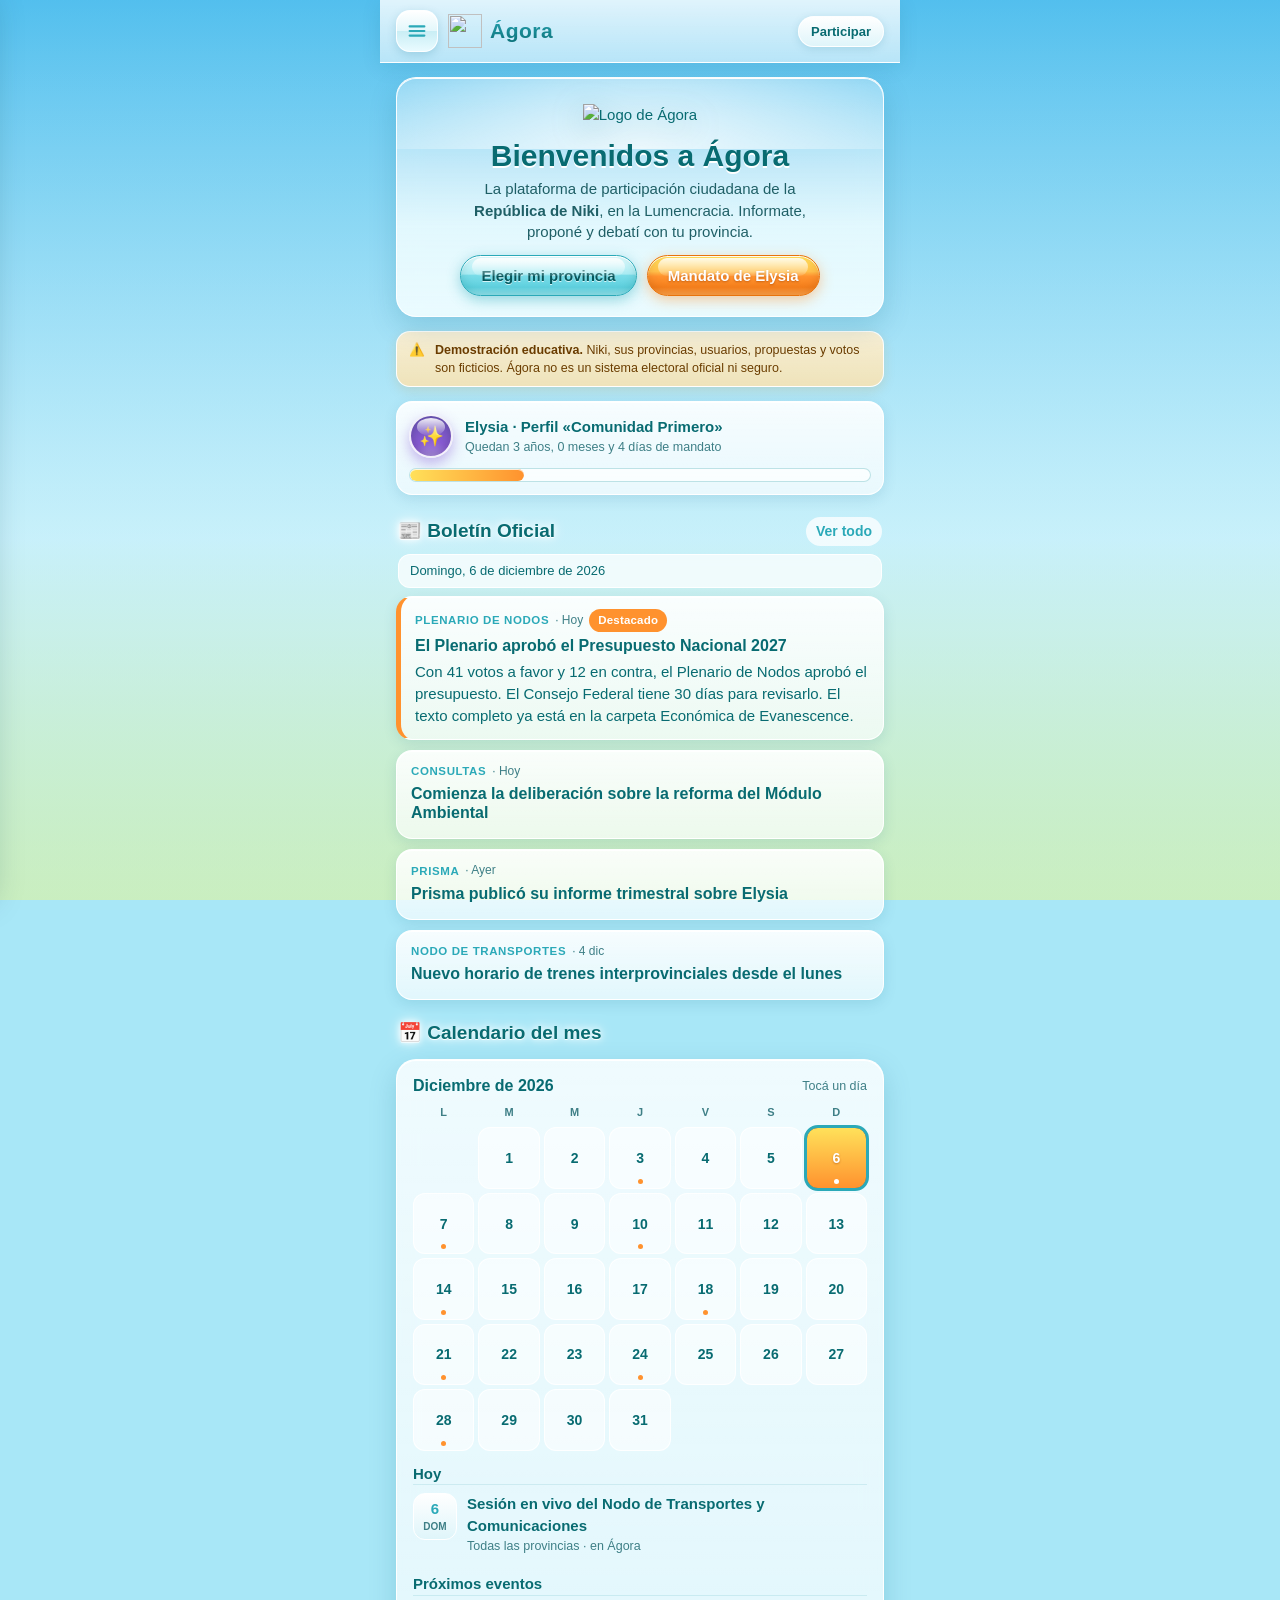
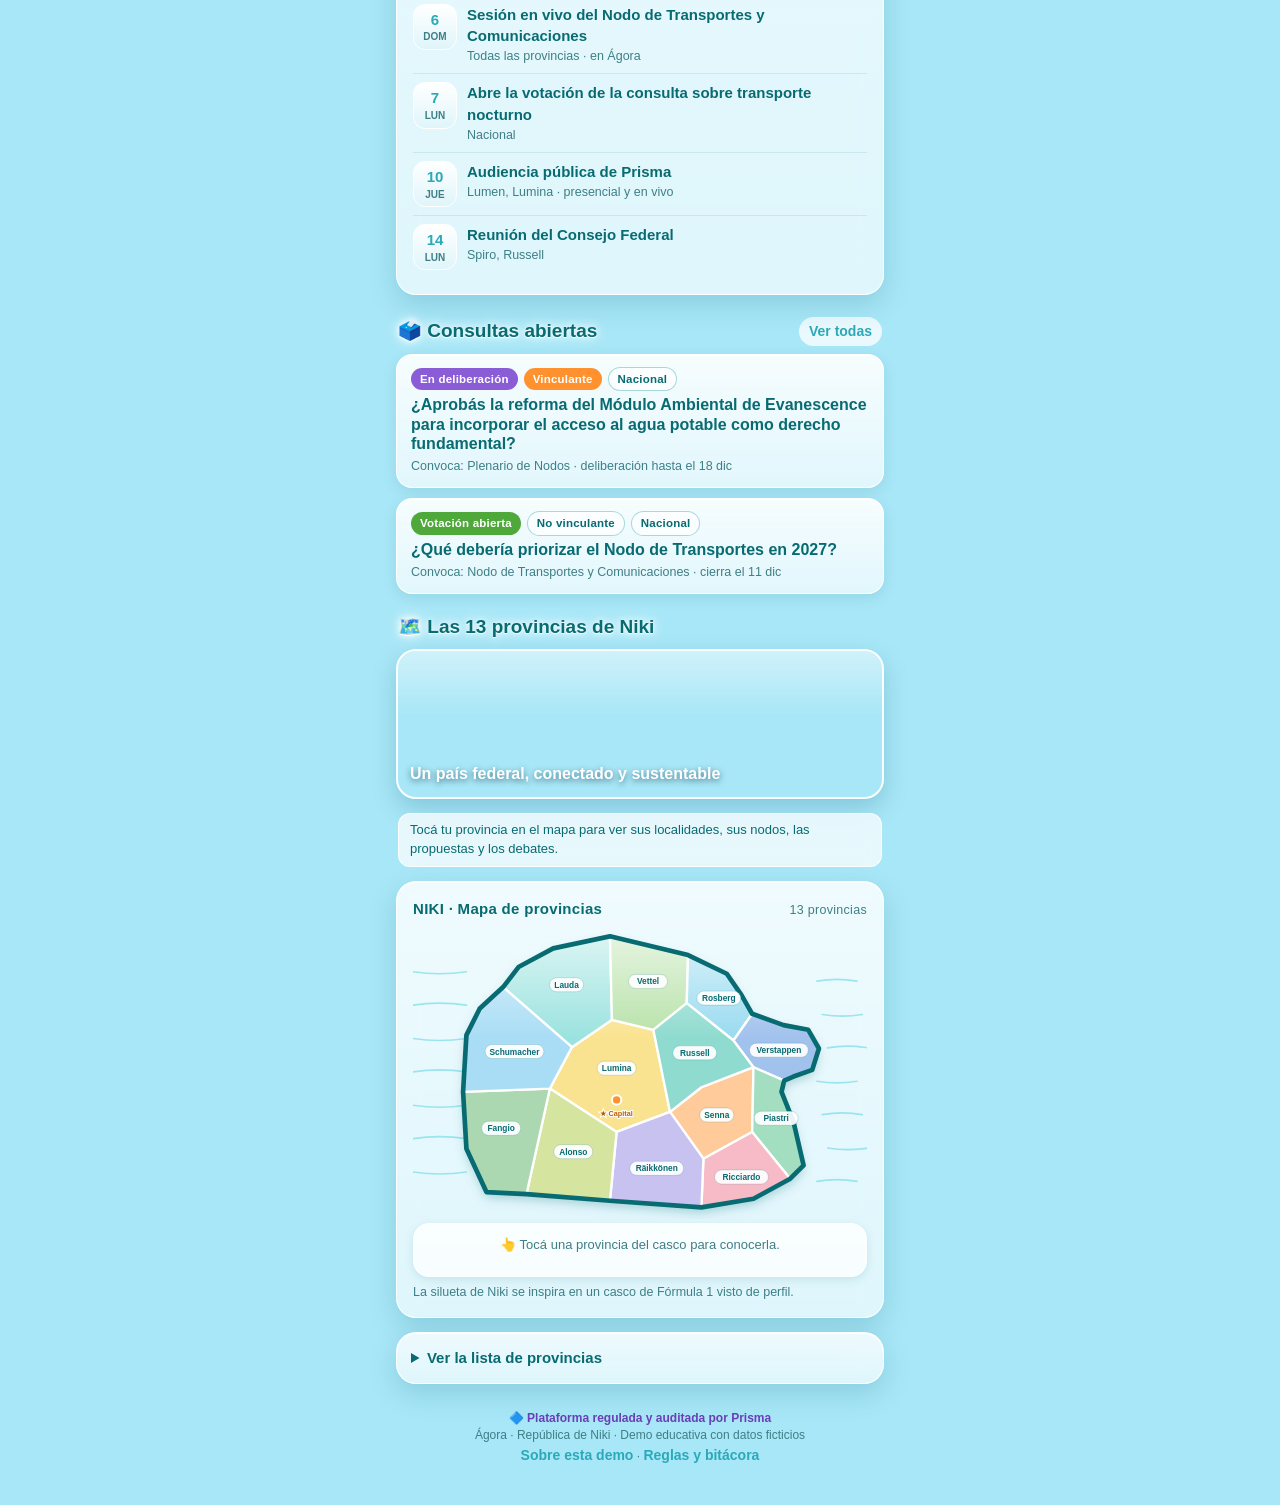
==== index.html @ 60e19798 "Add files via upload" ====
<!doctype html>
<html lang="es">
<head>
  <meta charset="utf-8">
  <meta name="viewport" content="width=device-width, initial-scale=1, viewport-fit=cover">
  <title>Ágora · Niki</title>
  <meta name="description" content="Ágora: demo educativa de participación ciudadana de la República de Niki, en la Lumencracia.">
  <meta name="theme-color" content="#14b8c4">
  <link rel="manifest" href="manifest.webmanifest">
  <link rel="icon" href="icons/logo.svg" type="image/svg+xml">
  <link rel="apple-touch-icon" href="icons/apple-touch-icon.png">
  <meta name="apple-mobile-web-app-capable" content="yes">
  <meta name="apple-mobile-web-app-title" content="Ágora">
  <link rel="stylesheet" href="styles.css">
</head>
<body>
  <div class="bubbles" aria-hidden="true"></div>
  <div class="scrim" id="scrim"></div>
  <aside class="drawer" id="drawer" aria-label="Menú"></aside>
  <div id="app">
    <header class="topbar">
      <button class="icon-btn" id="menuBtn" aria-label="Abrir menú">
        <svg viewBox="0 0 24 24" fill="none" stroke="currentColor" stroke-width="2.4" stroke-linecap="round"><path d="M4 7h16M4 12h16M4 17h16"/></svg>
      </button>
      <a class="brand" href="#/"><img src="icons/logo.svg" width="34" height="34" alt=""><b>Ágora</b></a>
      <button class="user-chip" id="userChip"></button>
    </header>
    <main id="view"></main>
  </div>
  <div class="modal-wrap" id="modal"><div class="modal" id="modalBody"></div></div>
  <div class="toast" id="toast" role="status"></div>
  <script src="data.js"></script>
  <script src="app.js"></script>
</body>
</html>
---- styles.css ----
/* Ágora — estética Frutiger Aero */
:root {
  /* Paleta Frutiger Aero / Eco de Ágora */
  --turq: #79DCE8;
  --turq-d: #2BA9B8;
  --green: #8BD66A;
  --green-d: #4FA83A;
  --sky: #A8E7F7;
  --orange: #FF922E;
  --orange-d: #E8730C;
  --yellow: #FFE15A;
  --white: #FFFFFF;
  --ink: #086B71;
  --ink-soft: #3E7F86;
  --glass: rgba(255, 255, 255, 0.62);
  --glass-strong: rgba(255, 255, 255, 0.82);
  --line: rgba(255, 255, 255, 0.95);
  --shadow: 0 10px 28px rgba(0, 92, 122, 0.18);
  --r: 20px;
  --font: "Segoe UI", "Frutiger", "Myriad Pro", "Helvetica Neue", Roboto, Arial, sans-serif;
  --safe-b: env(safe-area-inset-bottom, 0px);
}

* { box-sizing: border-box; -webkit-tap-highlight-color: transparent; }
html, body { margin: 0; padding: 0; }
body {
  font-family: var(--font);
  color: var(--ink);
  font-size: 15px;
  line-height: 1.45;
  min-height: 100vh;
  background: #A8E7F7;
  overflow-x: hidden;
}
body::before {
  content: ""; position: fixed; inset: 0; z-index: -1; pointer-events: none;
  background:
    linear-gradient(180deg, rgba(255,255,255,.10) 0%, rgba(240,252,255,.30) 35%, rgba(240,252,255,.50) 70%, rgba(240,253,245,.62) 100%),
    url(img/fondo.webp) center top / cover no-repeat,
    linear-gradient(180deg, #3fb8ec 0%, #A8E7F7 60%, #8BD66A 100%);
}

/* Burbujas decorativas */
.bubbles { position: fixed; inset: 0; pointer-events: none; z-index: 0; overflow: hidden; }
.bubbles span {
  position: absolute; bottom: -80px; border-radius: 50%;
  background: radial-gradient(circle at 32% 28%, rgba(255,255,255,.95) 0 9%, rgba(255,255,255,.25) 22%, rgba(180,240,255,.18) 60%, rgba(255,255,255,.55) 100%);
  border: 1px solid rgba(255,255,255,.7);
  animation: rise linear infinite;
}
@keyframes rise { to { transform: translateY(-120vh) translateX(30px); } }
@media (prefers-reduced-motion: reduce) { .bubbles span { animation: none; display: none; } }

#app { position: relative; z-index: 1; max-width: 520px; margin: 0 auto; padding: 0 16px calc(32px + var(--safe-b)); }

/* Barra superior */
.topbar {
  position: sticky; top: env(safe-area-inset-top, 0px); z-index: 20; margin: 0 -16px; padding: 10px 16px;
  display: flex; align-items: center; gap: 10px;
  background: linear-gradient(180deg, rgba(255,255,255,.82), rgba(255,255,255,.55));
  backdrop-filter: blur(14px); -webkit-backdrop-filter: blur(14px);
  border-bottom: 1px solid rgba(255,255,255,.9);
  box-shadow: 0 4px 18px rgba(0, 90, 120, .12);
}
.topbar .brand { flex: 1; display: flex; align-items: center; gap: 8px; text-decoration: none; color: var(--ink); }
.topbar .brand b { font-size: 21px; letter-spacing: .5px; background: linear-gradient(180deg, #2BA9B8, #086B71); -webkit-background-clip: text; background-clip: text; color: transparent; }
.icon-btn {
  width: 42px; height: 42px; border-radius: 14px; border: 1px solid rgba(255,255,255,.95);
  background: linear-gradient(180deg, #ffffff 0%, #e3f7fb 50%, #c9eef5 51%, #e9fbff 100%);
  box-shadow: 0 3px 10px rgba(0,100,130,.18), inset 0 1px 0 #fff;
  display: grid; place-items: center; cursor: pointer; color: var(--turq-d);
}
.icon-btn svg { width: 22px; height: 22px; }
.user-chip {
  font-size: 13px; font-weight: 600; padding: 7px 12px; border-radius: 999px; cursor: pointer;
  border: 1px solid rgba(255,255,255,.95); color: var(--ink);
  background: linear-gradient(180deg, #fff, #dff5fa); box-shadow: 0 2px 8px rgba(0,100,130,.15);
  max-width: 150px; white-space: nowrap; overflow: hidden; text-overflow: ellipsis;
}

/* Vidrio */
.glass {
  background: linear-gradient(180deg, var(--glass-strong), var(--glass));
  border: 1px solid var(--line);
  border-radius: var(--r);
  box-shadow: var(--shadow), inset 0 1px 0 #fff;
  backdrop-filter: blur(12px); -webkit-backdrop-filter: blur(12px);
  padding: 16px;
  margin: 14px 0;
  position: relative;
}
.glass.tight { padding: 12px; }
.section-title { display: flex; align-items: center; justify-content: space-between; gap: 8px; margin: 22px 2px 8px; }
.section-title h2 { margin: 0; font-size: 19px; color: var(--ink); text-shadow: 0 1px 0 rgba(255,255,255,.9); }
.section-title a, .link { color: var(--turq-d); font-weight: 600; font-size: 14px; text-decoration: none; cursor: pointer; background: none; border: 0; font-family: inherit; padding: 0; }
h1, h2, h3 { line-height: 1.2; }
h3 { margin: 0 0 6px; font-size: 16px; }
p { margin: 6px 0; }
.muted { color: var(--ink-soft); font-size: 13px; }
.small { font-size: 12.5px; }

/* Botones brillantes */
.btn {
  position: relative; overflow: hidden; display: inline-flex; align-items: center; justify-content: center; gap: 8px;
  font: 700 15px var(--font); color: #05565b; text-decoration: none; cursor: pointer;
  padding: 11px 20px; border-radius: 999px; border: 1px solid var(--turq-d);
  background: linear-gradient(180deg, #e4fbfd 0%, #a9ebf2 46%, #79DCE8 50%, #5fd1df 80%, #9ae6ef 100%);
  box-shadow: 0 4px 14px rgba(43, 169, 184, .45), inset 0 1px 0 #fff, inset 0 -3px 8px rgba(8,107,113,.18);
  text-shadow: 0 1px 0 rgba(255,255,255,.7);
  transition: transform .12s ease, filter .12s ease;
}
.btn::before {
  content: ""; position: absolute; left: 6%; right: 6%; top: 2px; height: 46%; border-radius: 999px;
  background: linear-gradient(180deg, rgba(255,255,255,.85), rgba(255,255,255,.1)); pointer-events: none;
}
.btn:active { transform: scale(.97); filter: brightness(.96); }
.btn.green { color: #24520f; border-color: var(--green-d); background: linear-gradient(180deg, #ecfbe2 0%, #b9eb9f 46%, #8BD66A 50%, #74c955 80%, #a9e38d 100%); box-shadow: 0 4px 14px rgba(79,168,58,.4), inset 0 1px 0 #fff, inset 0 -3px 8px rgba(40,100,20,.18); }
.btn.orange { color: #fff; text-shadow: 0 1px 2px rgba(150,60,0,.5); border-color: var(--orange-d); background: linear-gradient(180deg, #FFE15A 0%, #ffbf4a 40%, #FF922E 52%, #f5801c 80%, #ffa64d 100%); box-shadow: 0 4px 14px rgba(255,146,46,.45), inset 0 1px 0 rgba(255,255,255,.9), inset 0 -3px 8px rgba(150,60,0,.2); }
.btn.yellow { color: #6a4a00; border-color: #e6bf1f; background: linear-gradient(180deg, #fffbe0 0%, #fff09a 46%, #FFE15A 50%, #ffd636 80%, #ffec8a 100%); box-shadow: 0 4px 14px rgba(230,190,30,.4), inset 0 1px 0 #fff; }
.btn.ghost { color: var(--turq-d); text-shadow: none; border-color: rgba(10,143,156,.35); background: linear-gradient(180deg, #ffffff 0%, #ecfbfd 50%, #d9f4f8 51%, #f1fdff 100%); }
.btn.small { padding: 7px 14px; font-size: 13.5px; }
.btn.block { display: flex; width: 100%; }
.btn[disabled] { opacity: .55; cursor: not-allowed; filter: grayscale(.4); }
.btn-row { display: flex; gap: 10px; flex-wrap: wrap; margin-top: 12px; }

/* Orbes (iconos brillantes) */
.orb {
  --c: var(--turq);
  width: 64px; height: 64px; border-radius: 50%; display: grid; place-items: center; font-size: 28px; position: relative;
  background: radial-gradient(circle at 50% 120%, color-mix(in srgb, var(--c) 55%, #fff) 0%, var(--c) 45%, color-mix(in srgb, var(--c) 70%, #003040) 100%);
  border: 2px solid rgba(255,255,255,.9);
  box-shadow: 0 6px 14px color-mix(in srgb, var(--c) 45%, transparent), inset 0 -4px 10px rgba(0,0,0,.15);
}
.orb::after {
  content: ""; position: absolute; left: 14%; right: 14%; top: 5%; height: 45%; border-radius: 50%;
  background: linear-gradient(180deg, rgba(255,255,255,.9), rgba(255,255,255,.05));
}
.orb.sm { width: 44px; height: 44px; font-size: 20px; }
.orb.lg { width: 84px; height: 84px; font-size: 38px; }

/* Hero */
.hero { text-align: center; padding: 26px 18px 20px; overflow: hidden; }
.hero .logo { width: 108px; height: 108px; margin: 0 auto 6px; filter: drop-shadow(0 8px 16px rgba(0,110,140,.35)); }
.hero h1 { margin: 6px 0 4px; font-size: 30px; color: var(--ink); text-shadow: 0 2px 0 #fff; }
.hero .sub { color: var(--ink-soft); margin: 0 auto 12px; max-width: 360px; }
.hero::before {
  content: ""; position: absolute; inset: -40% -20% auto; height: 70%;
  background: radial-gradient(ellipse at 50% 100%, rgba(255,255,255,.75), rgba(255,255,255,0) 70%); pointer-events: none;
}

.demo-ribbon {
  display: flex; gap: 10px; align-items: flex-start; font-size: 12.5px; color: #6b3d00;
  background: linear-gradient(180deg, rgba(255,240,210,.92), rgba(255,226,170,.8));
  border: 1px solid rgba(255,255,255,.95); border-radius: 14px; padding: 9px 12px; margin: 12px 0;
  box-shadow: 0 4px 12px rgba(200,120,0,.15);
}

/* Chips y badges */
.chips { display: flex; gap: 8px; overflow-x: auto; padding: 4px 2px 8px; scrollbar-width: none; }
.chips::-webkit-scrollbar { display: none; }
.chip {
  flex: none; font: 600 13px var(--font); padding: 7px 13px; border-radius: 999px; cursor: pointer; color: var(--ink);
  border: 1px solid rgba(255,255,255,.95); background: linear-gradient(180deg, #ffffff, #e2f6fa);
  box-shadow: 0 2px 6px rgba(0,100,130,.12);
}
.chip.on { color: #05565b; border-color: var(--turq-d); background: linear-gradient(180deg, #e4fbfd, #79DCE8 55%, #5fd1df); box-shadow: 0 2px 8px rgba(43,169,184,.35), inset 0 1px 0 #fff; }
.badge { display: inline-block; font-size: 11.5px; font-weight: 700; padding: 3px 9px; border-radius: 999px; color: #fff; background: var(--turq); vertical-align: middle; letter-spacing: .2px; }
.badge.orange { background: var(--orange); }
.badge.green { background: var(--green-d); }
.badge.gray { background: #7e98a2; }
.badge.purple { background: #8a5cd6; }
.badge.red { background: #e2475d; }
.badge.outline { background: rgba(255,255,255,.7); color: var(--ink); border: 1px solid rgba(10,143,156,.35); }

/* Listas de tarjetas */
.card-list { display: grid; gap: 10px; }
.item {
  display: block; text-decoration: none; color: inherit; cursor: pointer; text-align: left; width: 100%; font: inherit;
  background: linear-gradient(180deg, rgba(255,255,255,.9), rgba(255,255,255,.66));
  border: 1px solid var(--line); border-radius: 16px; padding: 12px 14px;
  box-shadow: 0 4px 14px rgba(0,92,122,.12), inset 0 1px 0 #fff;
}
.item:active { transform: scale(.99); }
.item .meta { display: flex; flex-wrap: wrap; gap: 6px; align-items: center; margin-bottom: 4px; }
.item h3 { margin: 2px 0 4px; }
.row { display: flex; align-items: center; gap: 12px; }
.row .grow { flex: 1; min-width: 0; }

/* Noticias */
.news-feature { border-left: 5px solid var(--orange); }
.news-cat { font-size: 11.5px; font-weight: 700; text-transform: uppercase; letter-spacing: .6px; color: var(--turq-d); }
.news-date { font-size: 12px; color: var(--ink-soft); }
.news-body { display: none; margin-top: 6px; }
.item.open .news-body { display: block; }

/* Calendario */
.cal-head { display: flex; align-items: center; justify-content: space-between; margin-bottom: 8px; }
.cal-head h3 { margin: 0; }
.cal-grid { display: grid; grid-template-columns: repeat(7, 1fr); gap: 4px; text-align: center; }
.cal-grid .dow { font-size: 11px; font-weight: 700; color: var(--ink-soft); padding: 2px 0; }
.cal-day {
  position: relative; aspect-ratio: 1; border-radius: 12px; display: grid; place-items: center; font-weight: 600; font-size: 14px;
  background: rgba(255,255,255,.55); border: 1px solid rgba(255,255,255,.9); cursor: pointer; color: var(--ink); font-family: inherit; padding: 0;
}
.cal-day.empty { background: none; border: 0; cursor: default; }
.cal-day.today { background: linear-gradient(180deg, #FFE15A, #FF922E); color: #fff; border-color: var(--orange-d); text-shadow: 0 1px 2px rgba(150,60,0,.45); }
.cal-day.sel { outline: 3px solid var(--turq-d); outline-offset: -1px; }
.cal-day .dots { position: absolute; bottom: 4px; left: 0; right: 0; display: flex; justify-content: center; gap: 2px; }
.cal-day .dots i { width: 5px; height: 5px; border-radius: 50%; background: var(--orange); }
.cal-day.today .dots i { background: #fff; }
.ev { display: flex; gap: 10px; align-items: flex-start; padding: 8px 0; border-top: 1px solid rgba(10,143,156,.12); }
.ev:first-child { border-top: 0; }
.ev .d { flex: none; width: 44px; text-align: center; border-radius: 12px; padding: 4px 0; background: linear-gradient(180deg, #fff, #dff5fa); border: 1px solid #fff; font-weight: 700; color: var(--turq-d); }
.ev .d small { display: block; font-size: 10px; text-transform: uppercase; color: var(--ink-soft); font-weight: 600; }

/* Provincias */
.prov-grid { display: grid; grid-template-columns: 1fr 1fr; gap: 10px; }
.prov-card {
  --c: var(--turq); position: relative; overflow: hidden; text-decoration: none; color: #fff; border-radius: 18px; padding: 14px 12px 12px; min-height: 96px;
  background: linear-gradient(160deg, color-mix(in srgb, var(--c) 55%, #fff) 0%, var(--c) 55%, color-mix(in srgb, var(--c) 75%, #00303c) 100%);
  border: 1px solid rgba(255,255,255,.9); box-shadow: 0 6px 16px color-mix(in srgb, var(--c) 35%, transparent), inset 0 1px 0 rgba(255,255,255,.8);
  text-shadow: 0 1px 2px rgba(0,40,50,.45); display: flex; flex-direction: column; justify-content: flex-end;
}
.prov-card::before { content: ""; position: absolute; left: -10%; right: -10%; top: -30%; height: 75%; border-radius: 50%; background: linear-gradient(180deg, rgba(255,255,255,.55), rgba(255,255,255,0)); }
.prov-card b { position: relative; font-size: 15.5px; line-height: 1.15; }
.prov-card span { position: relative; font-size: 12px; opacity: .95; }
.prov-card .num { position: absolute; top: 8px; right: 10px; font-size: 12px; font-weight: 700; opacity: .85; }

.banner {
  --c: var(--turq); color: #fff; border-radius: 22px; padding: 18px; margin: 14px 0; position: relative; overflow: hidden;
  background: linear-gradient(160deg, color-mix(in srgb, var(--c) 50%, #fff) 0%, var(--c) 50%, color-mix(in srgb, var(--c) 70%, #00303c) 100%);
  border: 1px solid rgba(255,255,255,.9); box-shadow: 0 10px 24px color-mix(in srgb, var(--c) 40%, transparent);
  text-shadow: 0 1px 2px rgba(0,40,50,.4);
}
.banner::before { content: ""; position: absolute; left: -10%; right: -10%; top: -45%; height: 80%; border-radius: 50%; background: linear-gradient(180deg, rgba(255,255,255,.5), rgba(255,255,255,0)); }
.banner > * { position: relative; }
.banner h1 { margin: 2px 0; font-size: 26px; }
.banner .kv { display: flex; gap: 14px; flex-wrap: wrap; font-size: 13px; margin-top: 8px; }

.nodo-grid { display: grid; grid-template-columns: repeat(3, 1fr); gap: 12px 6px; }
.nodo-tile { display: flex; flex-direction: column; align-items: center; gap: 6px; text-decoration: none; color: var(--ink); text-align: center; font-size: 12px; font-weight: 600; line-height: 1.15; }

/* Tabs internas */
.tabs { display: flex; gap: 6px; overflow-x: auto; scrollbar-width: none; padding: 4px; border-radius: 999px; background: rgba(255,255,255,.5); border: 1px solid #fff; margin: 12px 0; }
.tabs::-webkit-scrollbar { display: none; }
.tabs a { flex: 1 0 auto; text-align: center; text-decoration: none; color: var(--ink); font-weight: 600; font-size: 13.5px; padding: 8px 12px; border-radius: 999px; }
.tabs a.on { color: #05565b; background: linear-gradient(180deg, #e4fbfd 0%, #a9ebf2 46%, #79DCE8 50%, #9ae6ef 100%); box-shadow: 0 2px 8px rgba(43,169,184,.35), inset 0 1px 0 #fff; }

/* Progreso */
.progress { height: 14px; border-radius: 999px; background: rgba(255,255,255,.7); border: 1px solid rgba(10,143,156,.25); overflow: hidden; position: relative; }
.progress > i { display: block; height: 100%; border-radius: 999px; background: linear-gradient(180deg, #d9f5c8 0%, #8BD66A 50%, #6cc24b 51%, #a2e083 100%); box-shadow: inset 0 1px 0 rgba(255,255,255,.7); }
.progress.turq > i { background: linear-gradient(180deg, #d6f8fb 0%, #79DCE8 50%, #4ccbd9 51%, #8fe3ec 100%); }
.progress.orange > i { background: linear-gradient(90deg, #FFE15A, #FF922E); box-shadow: inset 0 1px 0 rgba(255,255,255,.8); }

/* Contador */
.counter { display: grid; grid-template-columns: repeat(3, 1fr); gap: 8px; margin: 10px 0; }
.counter.six { grid-template-columns: repeat(6, 1fr); gap: 5px; }
.counter div { text-align: center; border-radius: 14px; padding: 8px 2px; background: linear-gradient(180deg, #ffffff 0%, #e7f9fc 50%, #d2f1f7 51%, #f2fdff 100%); border: 1px solid #fff; box-shadow: 0 3px 10px rgba(0,100,130,.15); }
.counter b { display: block; font-size: 22px; color: var(--ink); font-variant-numeric: tabular-nums; }
.counter.six b { font-size: 18px; }
.counter span { font-size: 10.5px; color: var(--ink-soft); text-transform: uppercase; font-weight: 700; letter-spacing: .3px; }
.counter.down b { color: var(--orange-d); }

/* Pasos */
.steps { list-style: none; padding: 0; margin: 8px 0 0; counter-reset: s; }
.steps li { position: relative; padding: 4px 0 12px 42px; counter-increment: s; }
.steps li::before {
  content: counter(s); position: absolute; left: 0; top: 2px; width: 30px; height: 30px; border-radius: 50%; display: grid; place-items: center; color: #fff; font-weight: 700; text-shadow: 0 1px 2px rgba(8,107,113,.6);
  background: radial-gradient(circle at 50% 120%, #e6fbe0, #8BD66A 40%, #2BA9B8 85%); border: 2px solid #fff; box-shadow: 0 3px 8px rgba(0,110,130,.3);
}
.steps li:not(:last-child)::after { content: ""; position: absolute; left: 15px; top: 34px; bottom: 0; width: 2px; background: rgba(20,184,196,.35); }

.list-check { list-style: none; padding: 0; margin: 6px 0; }
.list-check li { padding: 4px 0 4px 26px; position: relative; }
.list-check li::before { content: "✔"; position: absolute; left: 2px; color: var(--green-d); font-weight: 700; }
.list-check.no li::before { content: "✖"; color: #e2475d; }

/* Formularios */
label.f { display: block; font-weight: 600; font-size: 13.5px; margin: 12px 0 5px; }
input.in, select.in, textarea.in {
  width: 100%; font: 15px var(--font); color: var(--ink); padding: 11px 13px; border-radius: 14px;
  border: 1px solid rgba(10,143,156,.3); background: rgba(255,255,255,.9); box-shadow: inset 0 2px 4px rgba(0,80,100,.08);
}
textarea.in { min-height: 110px; resize: vertical; }
input.in:focus, select.in:focus, textarea.in:focus { outline: 3px solid rgba(20,184,196,.35); border-color: var(--turq); }
.elysia-hint {
  display: none; margin-top: 10px; padding: 10px 12px; border-radius: 14px; font-size: 13.5px;
  background: linear-gradient(180deg, rgba(225,250,255,.95), rgba(200,240,250,.85)); border: 1px solid #fff; box-shadow: 0 3px 10px rgba(0,100,130,.12);
}
.elysia-hint.show { display: block; }

/* Opciones de voto */
.opt {
  display: flex; align-items: center; gap: 10px; padding: 12px; border-radius: 14px; margin: 8px 0; cursor: pointer;
  background: rgba(255,255,255,.8); border: 2px solid rgba(255,255,255,.95); box-shadow: 0 2px 8px rgba(0,100,130,.1); font-weight: 600;
}
.opt.on { border-color: var(--turq); background: linear-gradient(180deg, #f0feff, #d5f5f9); }
.opt input { accent-color: var(--turq-d); width: 18px; height: 18px; }
.result { margin: 10px 0; }
.result .lbl { display: flex; justify-content: space-between; font-size: 14px; font-weight: 600; margin-bottom: 4px; }
.result.mine .lbl::after { content: ""; }

/* Comentarios y chat */
.comment { padding: 10px 0; border-top: 1px solid rgba(10,143,156,.12); }
.comment:first-child { border-top: 0; }
.comment .who { font-weight: 700; font-size: 13.5px; }
.comment .who small { font-weight: 500; color: var(--ink-soft); }
.avatar { flex: none; width: 34px; height: 34px; border-radius: 50%; display: grid; place-items: center; color: #fff; font-weight: 700; font-size: 14px; border: 2px solid #fff; box-shadow: 0 2px 6px rgba(0,0,0,.15); }

.stream {
  position: relative; aspect-ratio: 16/9; border-radius: 18px; overflow: hidden; color: #fff;
  background: radial-gradient(circle at 30% 30%, rgba(255,255,255,.35), rgba(255,255,255,0) 40%), linear-gradient(135deg, #0b6f86, #13b5c8 50%, #4cc35a);
  border: 1px solid #fff; box-shadow: var(--shadow);
}
.stream .live { position: absolute; top: 10px; left: 10px; background: #e2475d; font-size: 12px; font-weight: 800; padding: 3px 9px; border-radius: 6px; letter-spacing: .5px; }
.stream .live::before { content: "● "; animation: blink 1.2s infinite; }
@keyframes blink { 50% { opacity: .2; } }
.stream .viewers { position: absolute; top: 10px; right: 10px; font-size: 12.5px; background: rgba(0,40,50,.4); padding: 3px 9px; border-radius: 6px; }
.stream .caption { position: absolute; left: 0; right: 0; bottom: 0; padding: 30px 12px 10px; background: linear-gradient(180deg, rgba(0,40,50,0), rgba(0,40,50,.7)); font-size: 13.5px; }
.stream .podium { position: absolute; left: 50%; top: 32%; transform: translate(-50%,-50%); display: flex; gap: 18px; }
.stream .podium i { width: 34px; height: 34px; border-radius: 50%; background: rgba(255,255,255,.85); position: relative; box-shadow: 0 0 0 3px rgba(255,255,255,.25); }
.stream .podium i::after { content: ""; position: absolute; left: -8px; right: -8px; top: 36px; height: 30px; border-radius: 22px 22px 6px 6px; background: rgba(255,255,255,.7); }
.chat { height: 240px; overflow-y: auto; padding: 4px 2px; display: flex; flex-direction: column; gap: 6px; }
.chat .msg { font-size: 13.5px; background: rgba(255,255,255,.75); padding: 7px 10px; border-radius: 12px; border: 1px solid #fff; animation: pop .25s ease; }
.chat .msg b { color: var(--turq-d); }
.chat .msg.mine { background: linear-gradient(180deg, #e9fff0, #d3f7dc); }
@keyframes pop { from { opacity: 0; transform: translateY(6px); } }
.inline-form { display: flex; gap: 8px; margin-top: 8px; }
.inline-form .in { flex: 1; }

/* Gráficos */
.chart { width: 100%; height: auto; display: block; }
.legend { display: flex; flex-wrap: wrap; gap: 10px; font-size: 12.5px; margin-top: 6px; }
.legend i { display: inline-block; width: 11px; height: 11px; border-radius: 3px; margin-right: 4px; vertical-align: -1px; }

/* Tabla comparativa */
.cmp { width: 100%; border-collapse: collapse; font-size: 12.5px; }
.cmp th { text-align: left; font-weight: 700; padding: 6px 4px; }
.cmp td { padding: 5px 4px; border-top: 1px solid rgba(10,143,156,.12); vertical-align: middle; }
.cmp .bars { display: grid; gap: 2px; }
.cmp .bars i { display: block; height: 6px; border-radius: 4px; }

/* Menú lateral */
.scrim { position: fixed; inset: 0; background: rgba(0,50,70,.35); z-index: 40; opacity: 0; pointer-events: none; transition: opacity .2s; }
.scrim.open { opacity: 1; pointer-events: auto; }
.drawer {
  position: fixed; top: 0; bottom: 0; left: 0; width: min(86vw, 340px); z-index: 50; transform: translateX(-105%); transition: transform .25s ease;
  background: linear-gradient(180deg, rgba(235,251,255,.97), rgba(220,246,236,.97)); border-right: 1px solid #fff;
  box-shadow: 8px 0 30px rgba(0,60,80,.25); overflow-y: auto; padding: 16px 14px calc(24px + var(--safe-b));
}
.drawer.open { transform: none; }
.drawer .dhead { display: flex; align-items: center; gap: 10px; margin-bottom: 14px; }
.drawer .dhead b { font-size: 20px; color: var(--ink); flex: 1; }
.drawer nav a, .drawer nav button.dl {
  display: flex; align-items: center; gap: 12px; width: 100%; text-align: left; text-decoration: none; color: var(--ink); font: 600 15px var(--font);
  padding: 10px 10px; border-radius: 14px; border: 0; background: none; cursor: pointer;
}
.drawer nav a:hover, .drawer nav a.on, .drawer nav button.dl:hover { background: rgba(255,255,255,.75); }
.drawer nav .ico { width: 34px; height: 34px; border-radius: 50%; display: grid; place-items: center; font-size: 17px; background: linear-gradient(180deg, #fff, #d8f3f8); border: 1px solid #fff; box-shadow: 0 2px 6px rgba(0,100,130,.15); flex: none; }
.drawer .sub { padding-left: 46px; display: none; }
.drawer .sub.open { display: block; }
.drawer .sub a { padding: 7px 10px; font-weight: 500; font-size: 14px; }
.drawer .mini-count { margin: 6px 0 14px; }

/* Modal */
.modal-wrap { position: fixed; inset: 0; z-index: 60; display: none; align-items: flex-end; justify-content: center; background: rgba(0,50,70,.35); padding: 0; }
.modal-wrap.open { display: flex; }
.modal { width: 100%; max-width: 520px; max-height: 92vh; overflow-y: auto; border-radius: 24px 24px 0 0; padding: 18px 16px calc(22px + var(--safe-b));
  background: linear-gradient(180deg, #f4feff, #e3f8ef); border: 1px solid #fff; box-shadow: 0 -10px 30px rgba(0,60,80,.25); animation: up .22s ease; }
@keyframes up { from { transform: translateY(40px); opacity: 0; } }
.modal h2 { margin: 0 0 4px; color: var(--ink); }

.toast { color: #05565b !important; position: fixed; left: 50%; bottom: calc(24px + var(--safe-b)); transform: translateX(-50%) translateY(20px); opacity: 0; z-index: 70; transition: all .25s;
  background: linear-gradient(180deg, #ffffff, #A8E7F7 60%, #79DCE8); font-weight: 700; padding: 11px 18px; border-radius: 999px; box-shadow: 0 6px 18px rgba(0,100,120,.35); border: 1px solid #fff; max-width: 90vw; text-align: center; }
.toast.show { opacity: 1; transform: translateX(-50%); }

footer.foot { text-align: center; font-size: 12px; color: var(--ink-soft); margin: 26px 0 8px; }
footer.foot .prisma { display: inline-flex; gap: 6px; align-items: center; font-weight: 700; color: #6a3fb8; }
.empty-note { text-align: center; color: var(--ink-soft); padding: 18px 8px; }
.back { display: inline-flex; align-items: center; gap: 4px; margin: 12px 0 0; }
.kpis { display: grid; grid-template-columns: repeat(3, 1fr); gap: 8px; margin-top: 10px; }
.kpis div { text-align: center; padding: 8px 4px; border-radius: 14px; background: rgba(255,255,255,.7); border: 1px solid #fff; }
.kpis b { display: block; font-size: 19px; color: var(--ink); }
.kpis span { font-size: 11px; color: var(--ink-soft); font-weight: 600; }
.sr { position: absolute; width: 1px; height: 1px; overflow: hidden; clip: rect(0 0 0 0); }

/* Escena Frutiger Eco del inicio: sol, ciudad de cristal, pasto y esferas */
/* escena dibujada (ya no se usa) */ .hero .scene { position: absolute; left: 0; right: 0; bottom: 0; width: 100%; height: 46%; pointer-events: none; opacity: .9; }
.hero > *:not(.scene) { position: relative; z-index: 1; }
.hero { background: linear-gradient(180deg, rgba(255,255,255,.85), rgba(255,255,255,.55) 55%, rgba(220,250,230,.6)); }
.badge.yellow { background: var(--yellow); color: #6a4a00; }

/* Fotos de Ágora (creadas por el equipo) */
.hero.photo-bg {
  background:
    linear-gradient(180deg, rgba(255,255,255,.18) 0%, rgba(255,255,255,.55) 38%, rgba(240,253,255,.86) 62%, rgba(240,253,255,.92) 100%),
    var(--img) center top / cover no-repeat;
}
.hero.photo-bg .sub { color: #1f5f66; }
.photo-strip {
  position: relative; height: 150px; border-radius: 20px; margin: 10px 0 14px; overflow: hidden;
  background: var(--img) center / cover no-repeat; border: 2px solid rgba(255,255,255,.95);
  box-shadow: 0 10px 24px rgba(0, 92, 122, .22);
}
.photo-strip::before { content: ""; position: absolute; left: 0; right: 0; top: 0; height: 45%; background: linear-gradient(180deg, rgba(255,255,255,.45), rgba(255,255,255,0)); }
.photo-strip span {
  position: absolute; left: 12px; bottom: 12px; right: 12px; font-weight: 800; font-size: 16px; color: #fff;
  text-shadow: 0 2px 6px rgba(0,50,70,.65);
}
.deco-sphere { position: absolute; right: -18px; top: -26px; width: 110px; height: 110px; opacity: .55; pointer-events: none; mix-blend-mode: multiply; border-radius: 50%; }

/* Mapa de Niki (casco de F1) */
.mapa-head { display: flex; justify-content: space-between; align-items: baseline; gap: 8px; color: var(--ink); letter-spacing: .3px; }
.mapa-svg { width: 100%; height: auto; display: block; margin: 6px 0 4px; touch-action: manipulation; -webkit-user-select: none; user-select: none; }
.mapa-svg .velocidad path { fill: none; stroke: #79DCE8; stroke-width: 2.5; stroke-linecap: round; opacity: .7; }
.prov-shape { cursor: pointer; outline: none; }
.prov-shape polygon { fill: color-mix(in srgb, var(--c) 48%, #fff); stroke: #fff; stroke-width: 3.5; stroke-linejoin: round; transition: fill .18s ease; }
.prov-shape:hover polygon, .prov-shape:focus-visible polygon { fill: color-mix(in srgb, var(--c) 78%, #fff); }
.prov-shape.on polygon { fill: var(--c); stroke-width: 4.5; }
.mapa-svg .lbl rect { fill: rgba(255,255,255,.92); stroke: rgba(8,107,113,.28); }
.mapa-svg .lbl text { font: 700 12.5px var(--font); fill: #086B71; }
.mapa-svg .cap { font: 800 11px var(--font); fill: #b85a00; paint-order: stroke; stroke: #fff; stroke-width: 3px; }
.mapa-svg .pulso { fill: #FFE15A; transform-origin: center; transform-box: fill-box; animation: pulso 1.8s ease-out infinite; }
@keyframes pulso { from { transform: scale(1); opacity: .9; } to { transform: scale(3.2); opacity: 0; } }
@media (prefers-reduced-motion: reduce) { .mapa-svg .pulso { animation: none; } }
.mapa-info { padding: 12px; border-radius: 16px; background: rgba(255,255,255,.78); border: 1px solid #fff; box-shadow: 0 3px 10px rgba(0,100,130,.12); min-height: 54px; }
.lista-prov summary { cursor: pointer; font-weight: 700; color: var(--ink); padding: 2px; }
.lista-prov[open] summary { margin-bottom: 10px; }

/* Fondo de ciudad: textos sueltos sobre la foto con su propio vidrio */
#view > p.muted, #view > .section-title h2 { position: relative; }
#view > p.muted {
  background: rgba(255,255,255,.72); padding: 7px 11px; border-radius: 12px; color: var(--ink);
  backdrop-filter: blur(8px); -webkit-backdrop-filter: blur(8px); border: 1px solid rgba(255,255,255,.9);
}
.section-title h2 { text-shadow: 0 0 6px #fff, 0 0 14px rgba(255,255,255,.95), 0 1px 0 #fff; }
.section-title a { background: rgba(255,255,255,.75); padding: 4px 10px; border-radius: 999px; }
.back { background: rgba(255,255,255,.75); padding: 4px 12px; border-radius: 999px; }

/* Burbujas que se revientan al tocarlas */
.bubbles span { pointer-events: auto; cursor: pointer; }
.bubbles span.pop { animation: pop .35s ease-out forwards !important; }
@keyframes pop { 0% { transform: scale(1); opacity: 1; } 60% { transform: scale(1.35); opacity: .6; } 100% { transform: scale(1.6); opacity: 0; } }

a.chip { text-decoration: none; display: inline-block; }
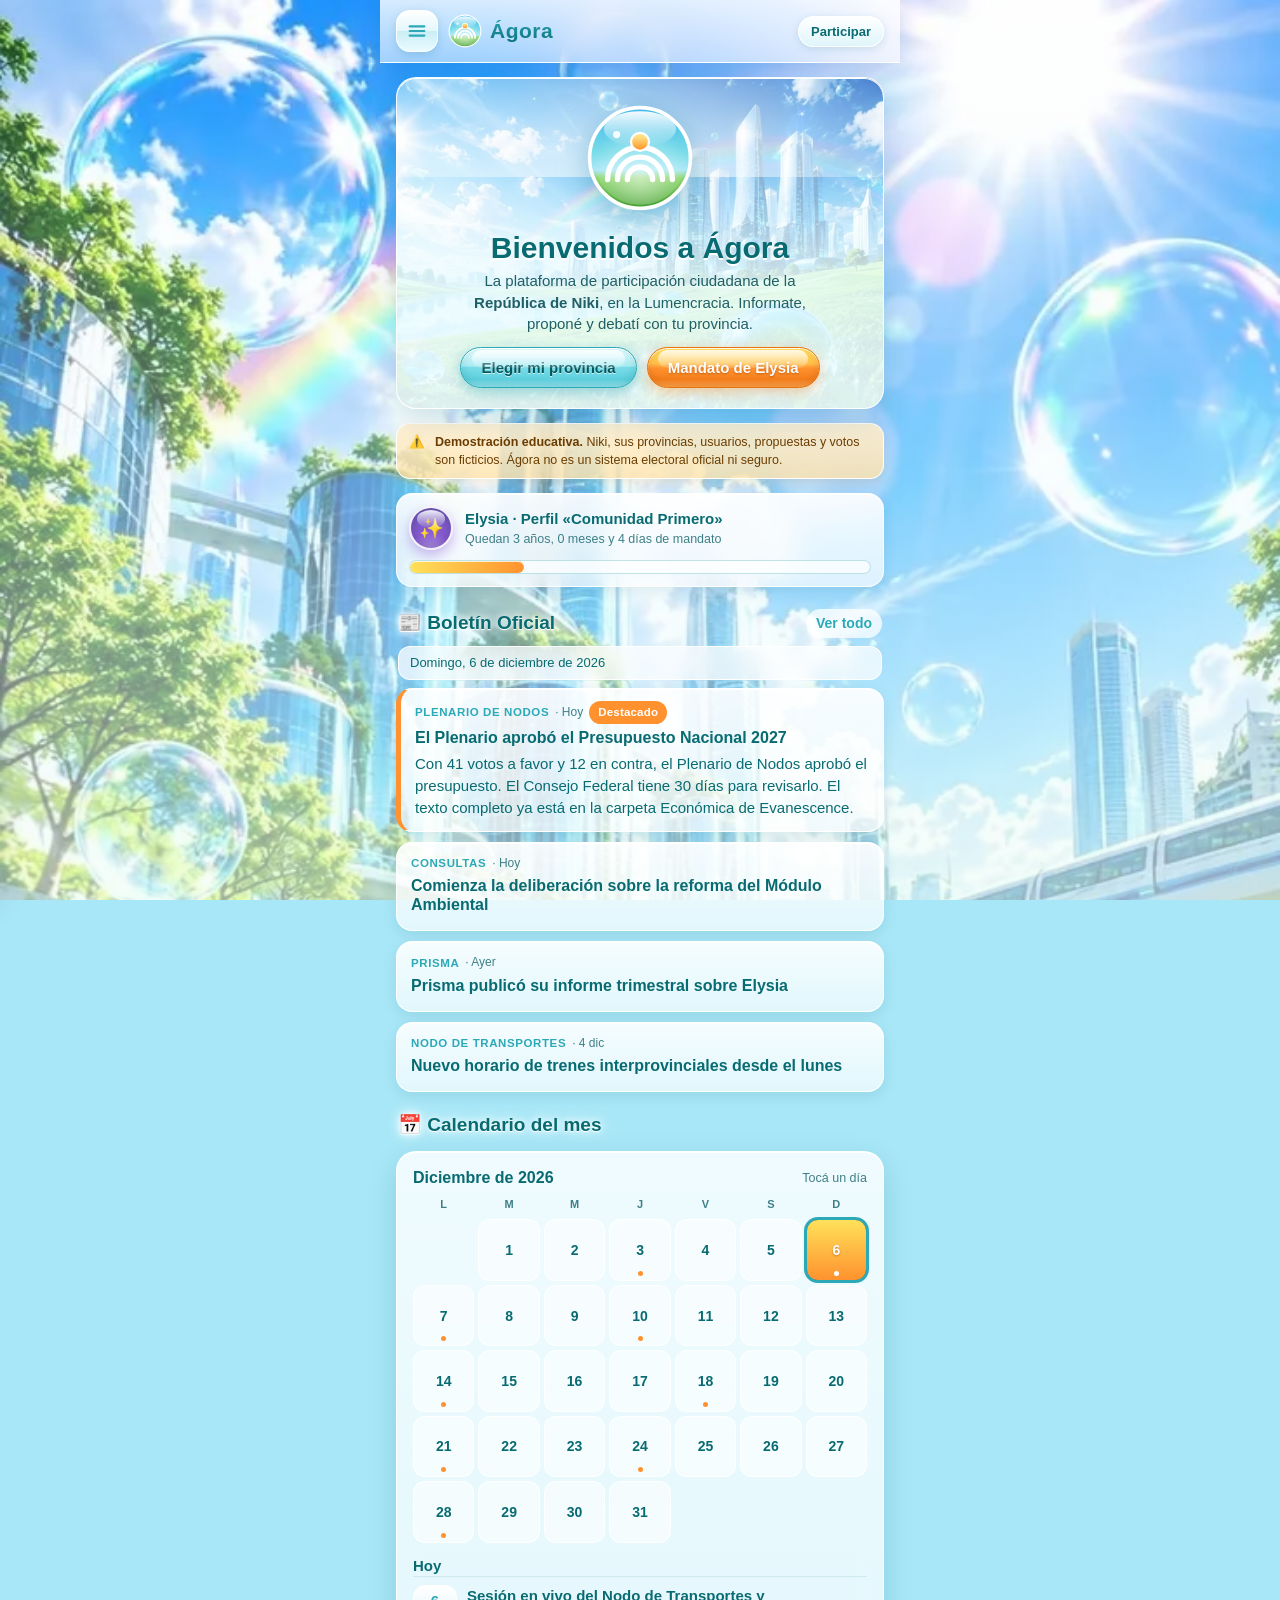
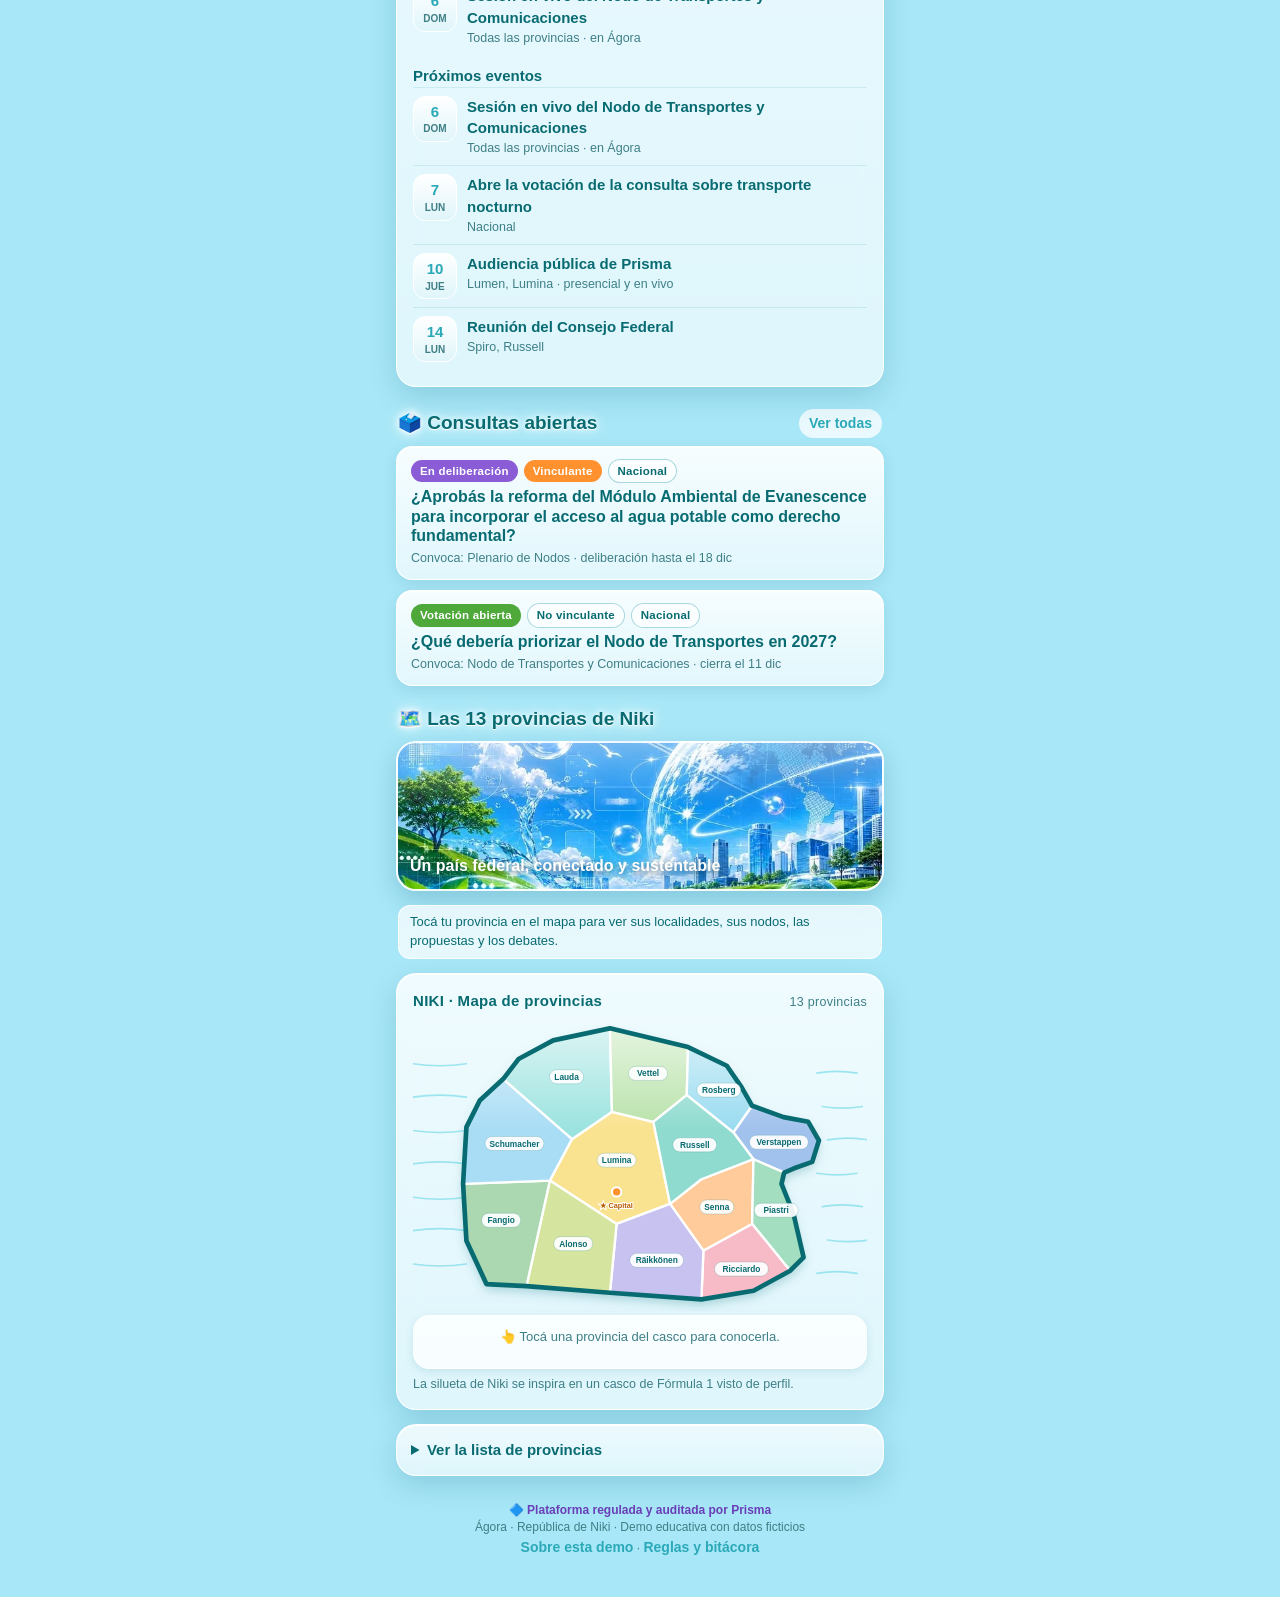
==== commit 28564822: "Add files via upload" ====
--- a/index.html
+++ b/index.html
@@ -7,8 +7,8 @@
   <meta name="description" content="Ágora: demo educativa de participación ciudadana de la República de Niki, en la Lumencracia.">
   <meta name="theme-color" content="#14b8c4">
   <link rel="manifest" href="manifest.webmanifest">
-  <link rel="icon" href="icons/logo.svg" type="image/svg+xml">
-  <link rel="apple-touch-icon" href="icons/apple-touch-icon.png">
+  <link rel="icon" href="logo.svg" type="image/svg+xml">
+  <link rel="apple-touch-icon" href="apple-touch-icon.png">
   <meta name="apple-mobile-web-app-capable" content="yes">
   <meta name="apple-mobile-web-app-title" content="Ágora">
   <link rel="stylesheet" href="styles.css">
@@ -22,7 +22,7 @@
       <button class="icon-btn" id="menuBtn" aria-label="Abrir menú">
         <svg viewBox="0 0 24 24" fill="none" stroke="currentColor" stroke-width="2.4" stroke-linecap="round"><path d="M4 7h16M4 12h16M4 17h16"/></svg>
       </button>
-      <a class="brand" href="#/"><img src="icons/logo.svg" width="34" height="34" alt=""><b>Ágora</b></a>
+      <a class="brand" href="#/"><img src="logo.svg" width="34" height="34" alt=""><b>Ágora</b></a>
       <button class="user-chip" id="userChip"></button>
     </header>
     <main id="view"></main>
--- a/styles.css
+++ b/styles.css
@@ -36,7 +36,7 @@
   content: ""; position: fixed; inset: 0; z-index: -1; pointer-events: none;
   background:
     linear-gradient(180deg, rgba(255,255,255,.10) 0%, rgba(240,252,255,.30) 35%, rgba(240,252,255,.50) 70%, rgba(240,253,245,.62) 100%),
-    url(img/fondo.webp) center top / cover no-repeat,
+    url(fondo.webp) center top / cover no-repeat,
     linear-gradient(180deg, #3fb8ec 0%, #A8E7F7 60%, #8BD66A 100%);
 }
 
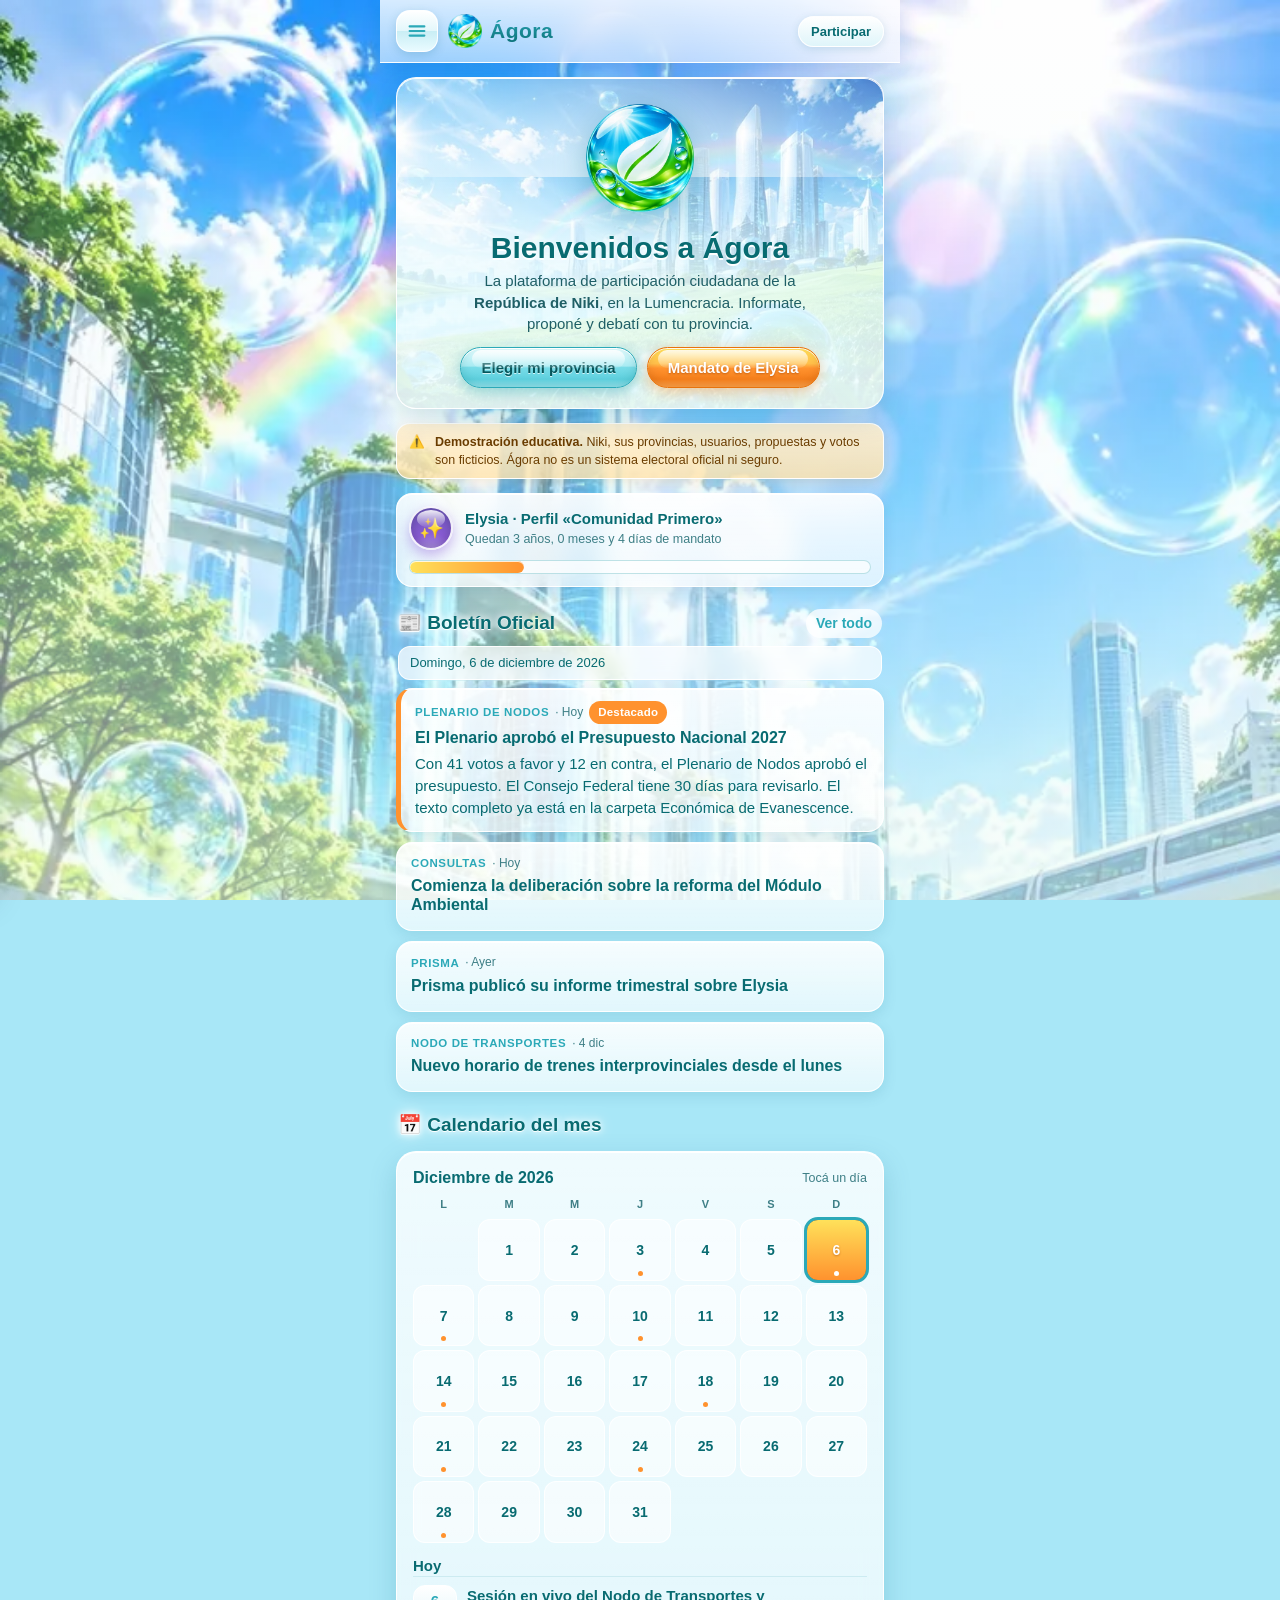
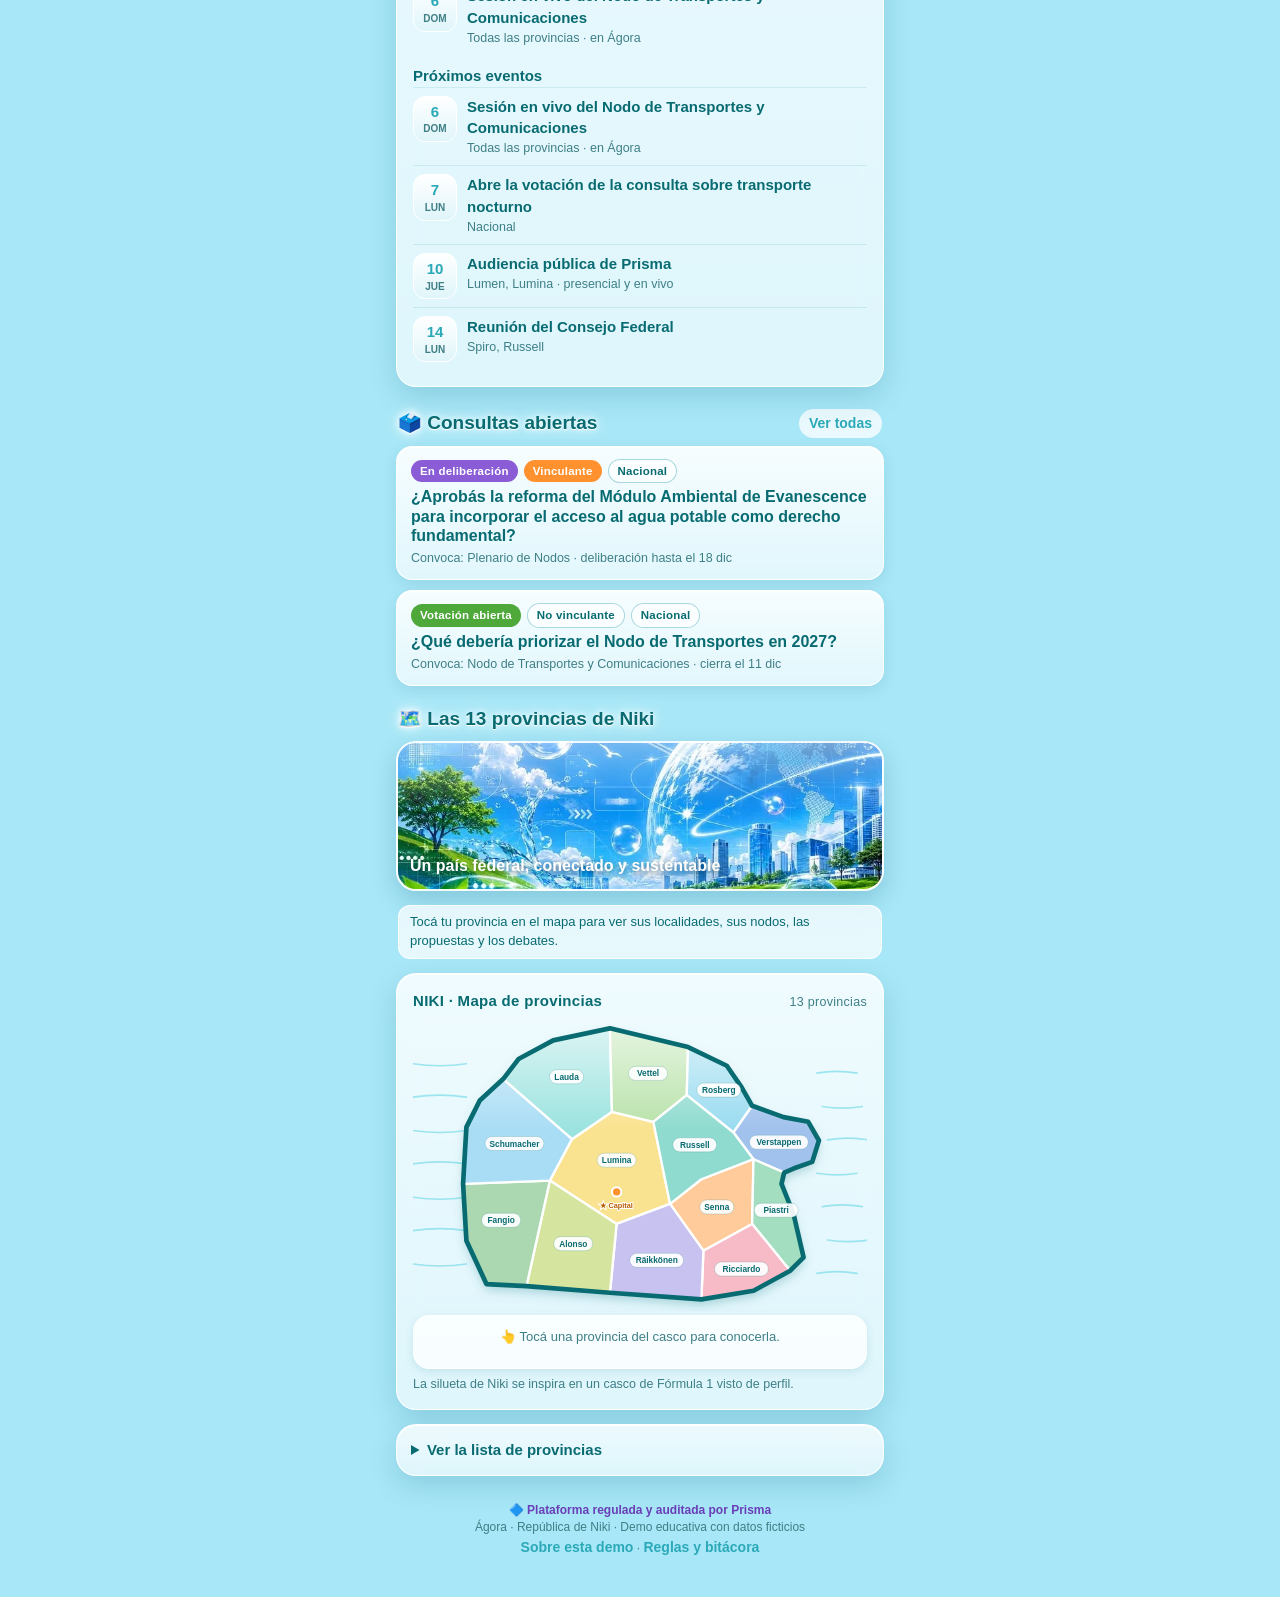
==== commit 82aaebf9: "Add files via upload" ====
--- a/index.html
+++ b/index.html
@@ -7,7 +7,7 @@
   <meta name="description" content="Ágora: demo educativa de participación ciudadana de la República de Niki, en la Lumencracia.">
   <meta name="theme-color" content="#14b8c4">
   <link rel="manifest" href="manifest.webmanifest">
-  <link rel="icon" href="logo.svg" type="image/svg+xml">
+  <link rel="icon" href="icon-192.png" type="image/png">
   <link rel="apple-touch-icon" href="apple-touch-icon.png">
   <meta name="apple-mobile-web-app-capable" content="yes">
   <meta name="apple-mobile-web-app-title" content="Ágora">
@@ -22,7 +22,7 @@
       <button class="icon-btn" id="menuBtn" aria-label="Abrir menú">
         <svg viewBox="0 0 24 24" fill="none" stroke="currentColor" stroke-width="2.4" stroke-linecap="round"><path d="M4 7h16M4 12h16M4 17h16"/></svg>
       </button>
-      <a class="brand" href="#/"><img src="logo.svg" width="34" height="34" alt=""><b>Ágora</b></a>
+      <a class="brand" href="#/"><img src="logo.webp" width="34" height="34" alt=""><b>Ágora</b></a>
       <button class="user-chip" id="userChip"></button>
     </header>
     <main id="view"></main>
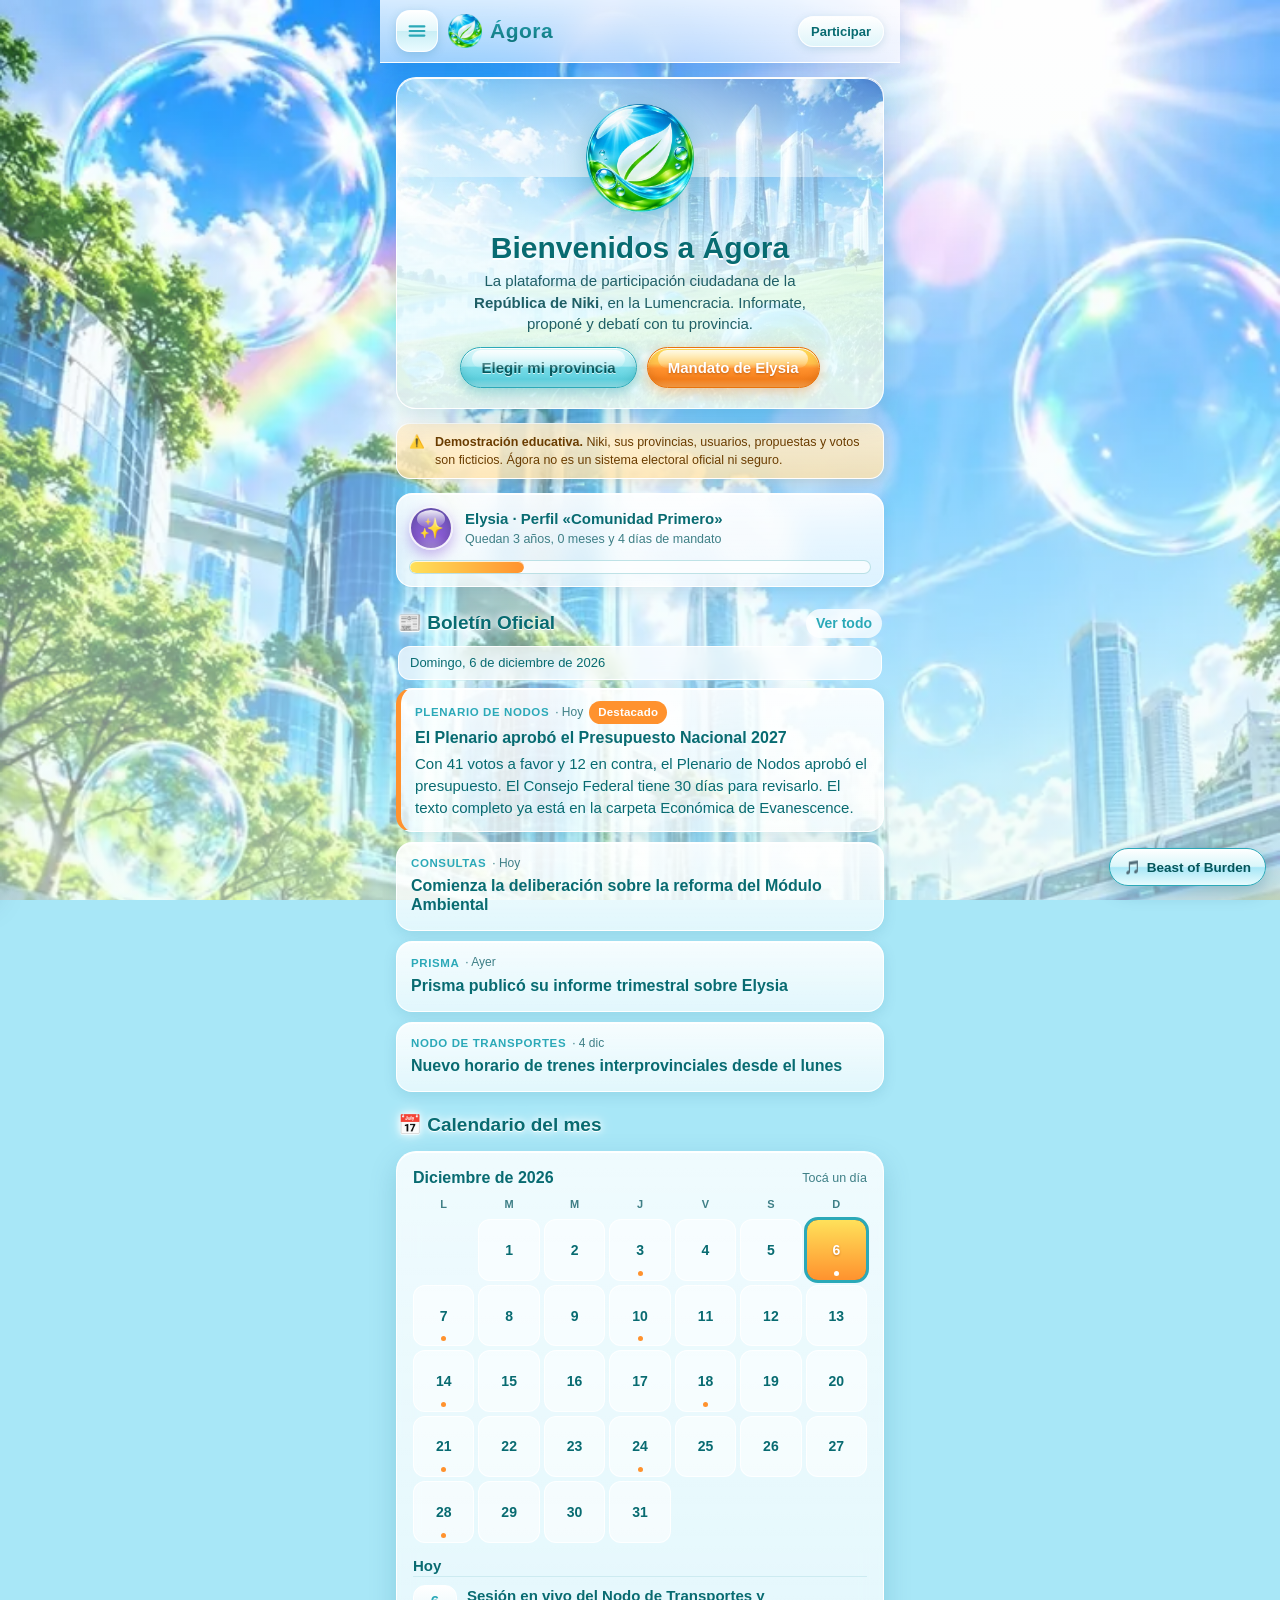
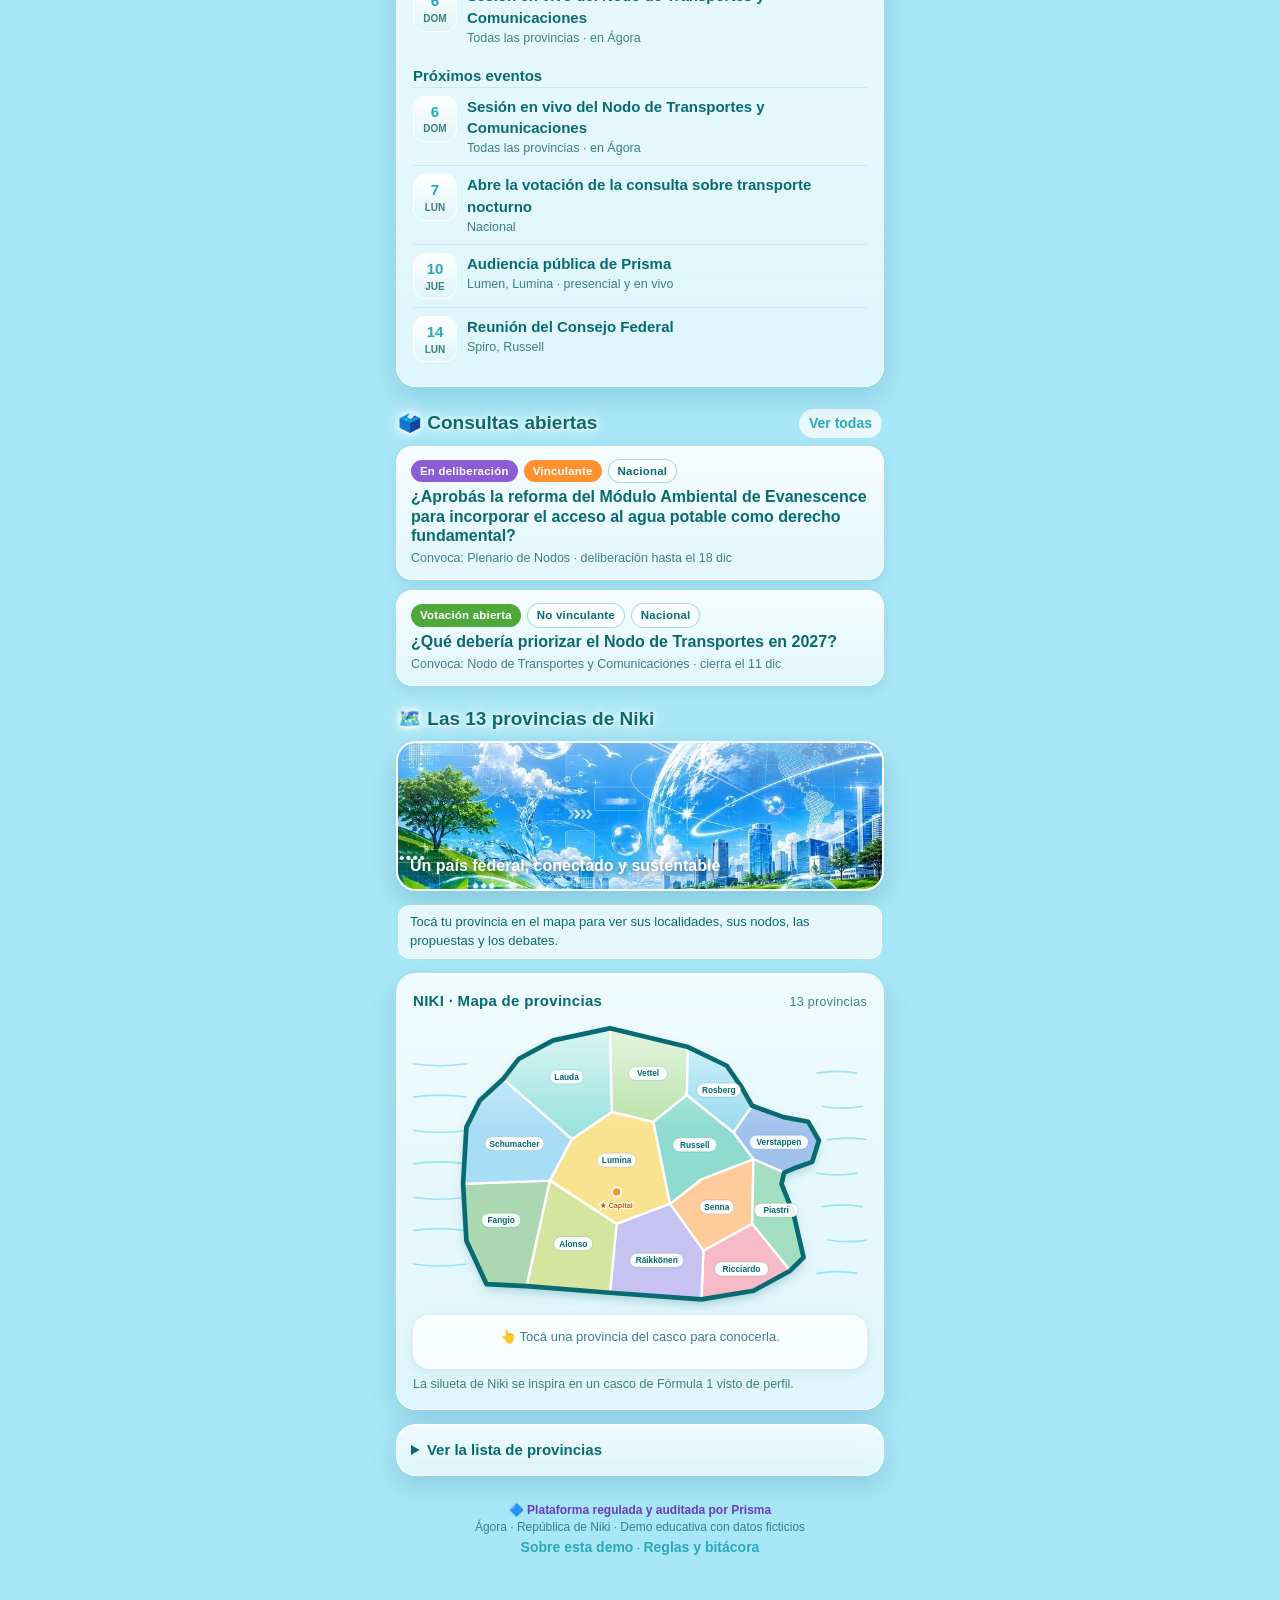
==== commit b1c8092d: "Add files via upload" ====
--- a/index.html
+++ b/index.html
@@ -27,6 +27,7 @@
     </header>
     <main id="view"></main>
   </div>
+  <div id="musica"></div>
   <div class="modal-wrap" id="modal"><div class="modal" id="modalBody"></div></div>
   <div class="toast" id="toast" role="status"></div>
   <script src="data.js"></script>
--- a/styles.css
+++ b/styles.css
@@ -443,3 +443,25 @@
 @keyframes pop { 0% { transform: scale(1); opacity: 1; } 60% { transform: scale(1.35); opacity: .6; } 100% { transform: scale(1.6); opacity: 0; } }
 
 a.chip { text-decoration: none; display: inline-block; }
+
+/* Reproductor de música flotante */
+#musica { position: fixed; z-index: 30; right: max(14px, env(safe-area-inset-right, 0px)); bottom: calc(14px + env(safe-area-inset-bottom, 0px)); }
+.music-btn {
+  display: flex; align-items: center; gap: 6px; font: 700 13.5px var(--font); color: #05565b; cursor: pointer;
+  padding: 10px 14px; border-radius: 999px; border: 1px solid var(--turq-d);
+  background: linear-gradient(180deg, #ffffff 0%, #d9f6fa 48%, #A8E7F7 52%, #e6fbfd 100%);
+  box-shadow: 0 6px 18px rgba(0,92,122,.3), inset 0 1px 0 #fff;
+}
+.music-card {
+  width: 236px; padding: 10px; border-radius: 20px; border: 1px solid #fff;
+  background: linear-gradient(180deg, rgba(255,255,255,.92), rgba(220,247,252,.88));
+  backdrop-filter: blur(14px); -webkit-backdrop-filter: blur(14px); box-shadow: 0 10px 28px rgba(0,92,122,.3);
+}
+.music-head { display: flex; align-items: center; justify-content: space-between; gap: 8px; margin-bottom: 8px; font-size: 13px; color: var(--ink); line-height: 1.25; }
+.music-head .icon-btn { width: 34px; height: 34px; flex: none; }
+.music-card iframe { display: block; width: 216px; height: 200px; border: 0; border-radius: 12px; background: #000; }
+footer.foot { padding-bottom: 64px; }
+.music-ctrl { display: flex; gap: 6px; }
+.music-card.min { width: 220px; }
+.music-card.min .music-head { margin-bottom: 0; }
+.music-card.min iframe { height: 1px; width: 1px; opacity: 0; position: absolute; pointer-events: none; }
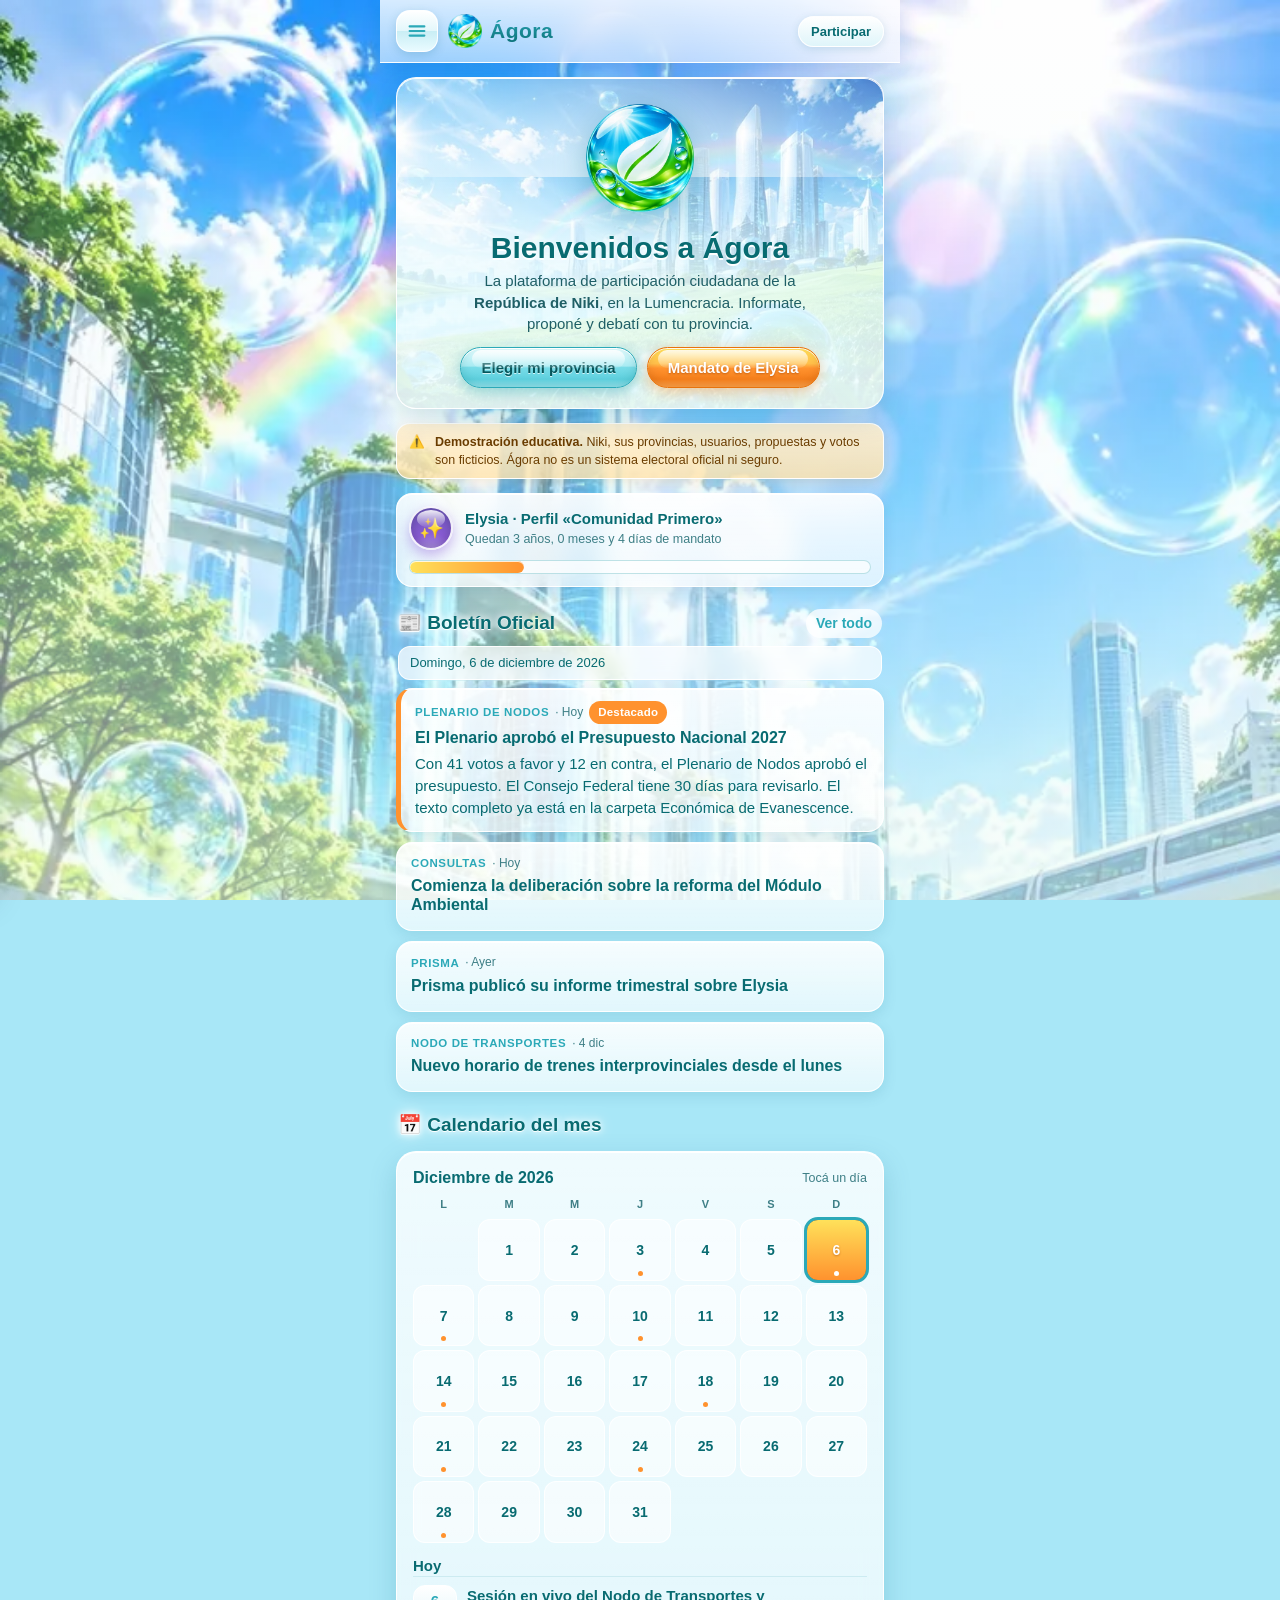
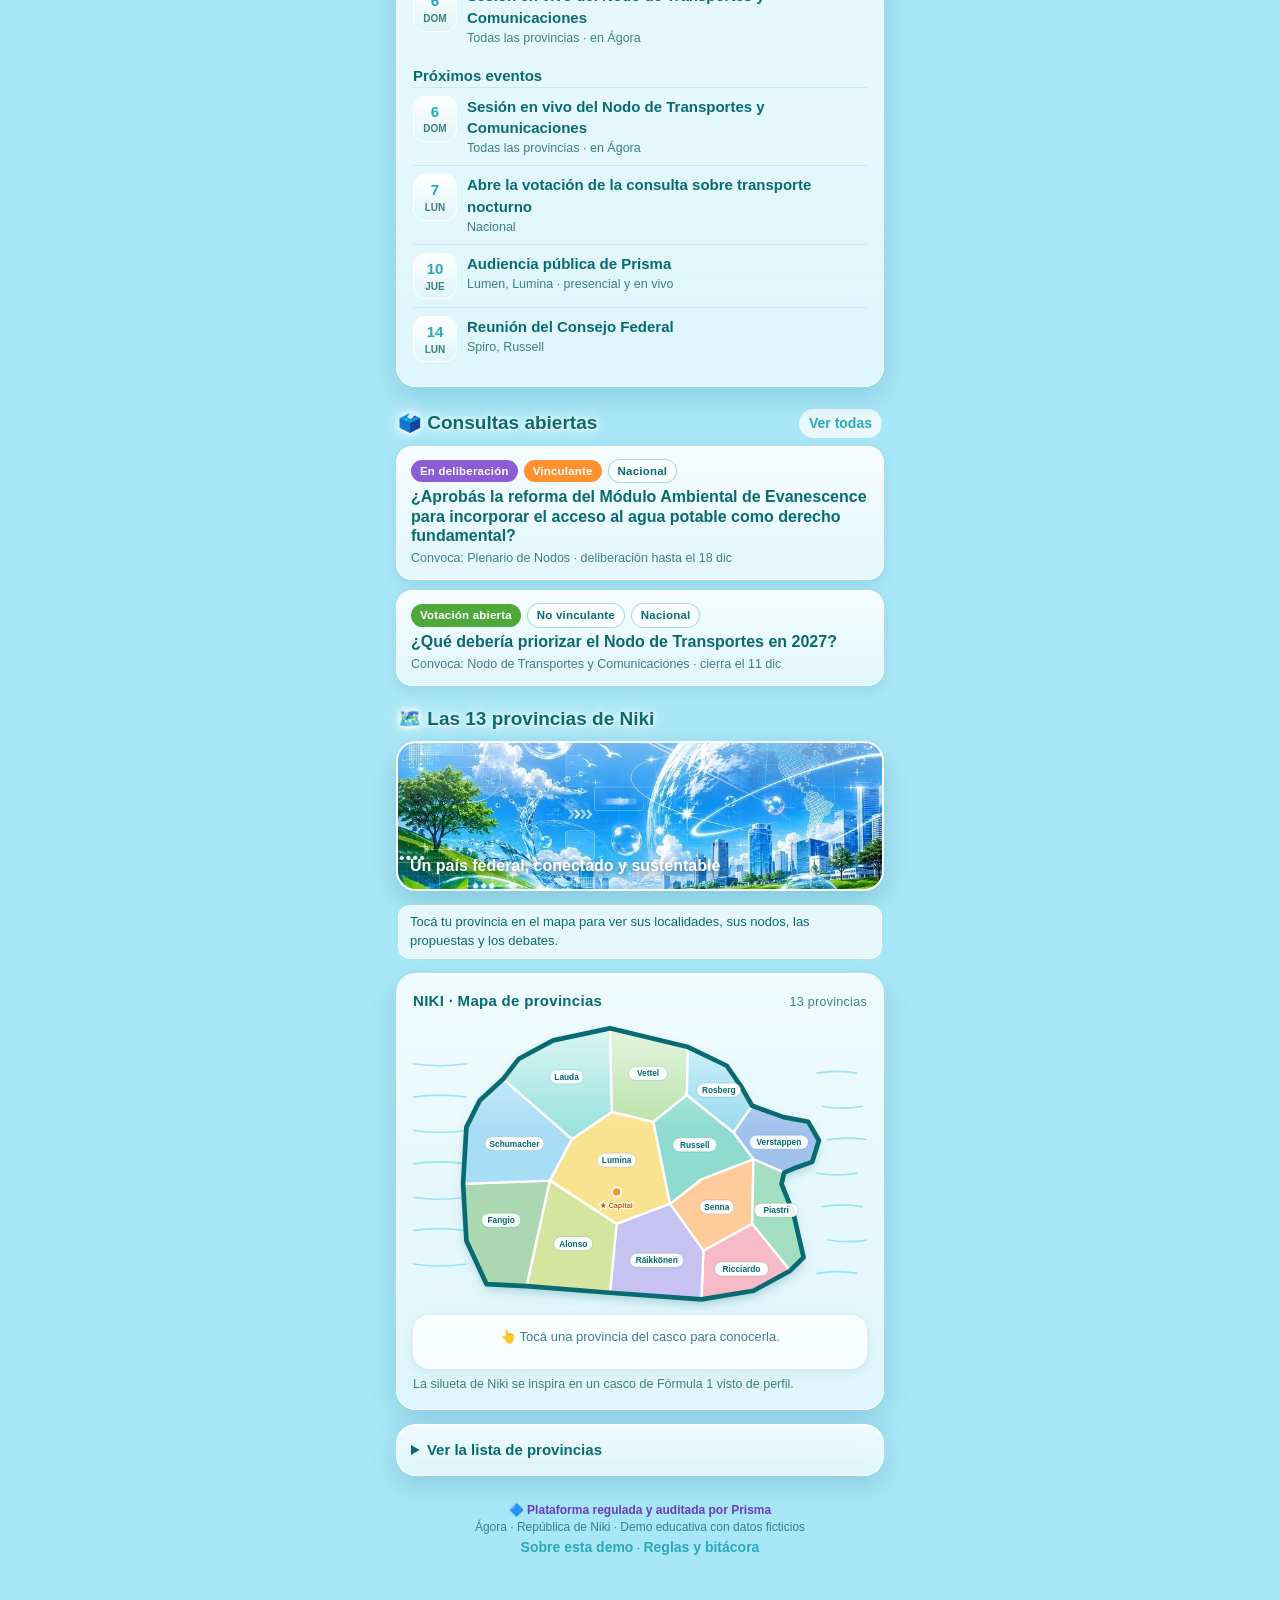
==== commit 2f36384b: "Add files via upload" ====
--- a/index.html
+++ b/index.html
@@ -12,6 +12,7 @@
   <meta name="apple-mobile-web-app-capable" content="yes">
   <meta name="apple-mobile-web-app-title" content="Ágora">
   <link rel="stylesheet" href="styles.css">
+  <link rel="stylesheet" href="electoral.css">
 </head>
 <body>
   <div class="bubbles" aria-hidden="true"></div>
@@ -27,10 +28,10 @@
     </header>
     <main id="view"></main>
   </div>
-  <div id="musica"></div>
   <div class="modal-wrap" id="modal"><div class="modal" id="modalBody"></div></div>
   <div class="toast" id="toast" role="status"></div>
   <script src="data.js"></script>
   <script src="app.js"></script>
+  <script src="electoral.js"></script>
 </body>
 </html>
--- a/electoral.css
+++ b/electoral.css
@@ -0,0 +1,71 @@
+/* Ágora — estilos de Información electoral */
+.el-banner { position: relative; border-radius: 22px; overflow: hidden; margin: 0 0 6px; border: 2px solid #fff; box-shadow: var(--shadow); }
+.el-banner img { display: block; width: 100%; height: auto; }
+.el-banner span { position: absolute; left: 10px; right: 10px; bottom: 10px; padding: 7px 12px; border-radius: 999px; text-align: center; font-weight: 700; font-size: 14px; color: var(--ink); background: rgba(255,255,255,.88); backdrop-filter: blur(6px); }
+.el-card { margin-bottom: 12px; }
+.el-machine { display: block; margin: 0 auto; width: min(62%, 250px); height: auto; border-radius: 18px; filter: drop-shadow(0 12px 18px rgba(0,60,100,.3)); }
+
+/* Nikita (cuerpo completo) */
+.el-soli { display: flex; gap: 8px; align-items: flex-end; }
+.el-sol { flex: 0 0 auto; }
+.el-nikita { display: block; height: auto; filter: drop-shadow(0 6px 8px rgba(0,70,110,.35)); transform-origin: 50% 100%; animation: el-respira 3s ease-in-out infinite; }
+.el-nikita.feliz { animation: el-salta .9s ease-in-out 3; }
+.el-presenta { display: flex; align-items: flex-end; justify-content: space-between; gap: 6px; padding: 4px 0 0; }
+.el-presenta-txt { flex: 1; align-self: center; }
+.el-presenta-txt p { margin: 6px 0 0; }
+.el-hola { display: inline-block; font-size: 26px; font-weight: 800; color: var(--turq-d); text-shadow: 0 1px 0 #fff; transform-origin: 20% 80%; animation: el-saluda 2.4s ease-in-out infinite; }
+.el-nikita-grande { flex: 0 0 auto; width: 46%; max-width: 190px; height: auto; filter: drop-shadow(0 10px 12px rgba(0,70,110,.38)); transform-origin: 50% 100%; animation: el-respira 3.2s ease-in-out infinite; }
+.el-bubble { position: relative; flex: 1; padding: 10px 12px; border-radius: 16px; background: #fff; border: 2px solid #b6ecf2; box-shadow: 0 4px 12px rgba(20,160,180,.15); font-size: 14.5px; color: var(--ink); }
+.el-bubble::before { content: ""; position: absolute; left: -9px; bottom: 26px; width: 14px; height: 14px; background: #fff; border-left: 2px solid #b6ecf2; border-bottom: 2px solid #b6ecf2; transform: rotate(45deg); }
+.el-bubble b:first-child { display: block; color: var(--turq-d); font-size: 13px; margin-bottom: 2px; }
+@keyframes el-respira { 0%, 100% { transform: scale(1); } 50% { transform: scale(1.03, 1.025); } }
+@keyframes el-saluda { 0%, 100% { transform: rotate(0); } 15% { transform: rotate(-10deg); } 30% { transform: rotate(8deg); } 45% { transform: rotate(-8deg); } 60% { transform: rotate(0); } }
+@keyframes el-salta { 0%, 100% { transform: translateY(0) rotate(0); } 30% { transform: translateY(-9px) rotate(-6deg); } 60% { transform: translateY(0) rotate(5deg); } }
+
+/* Sede */
+.el-sede { display: flex; gap: 10px; align-items: center; margin-top: 12px; padding: 12px; border-radius: 16px; background: linear-gradient(180deg, #fff, #e8f9fc); border: 1px solid #fff; box-shadow: 0 3px 10px rgba(0,100,130,.12); }
+.el-pin { font-size: 26px; }
+
+/* Selector de elección */
+.el-seg { display: flex; gap: 6px; padding: 4px; border-radius: 999px; background: rgba(255,255,255,.7); border: 1px solid rgba(10,143,156,.25); margin-bottom: 12px; }
+.el-seg button { flex: 1; border: 0; padding: 8px 6px; border-radius: 999px; font: inherit; font-weight: 700; font-size: 14px; color: var(--ink-soft); background: transparent; cursor: pointer; }
+.el-seg button.on { color: #fff; background: linear-gradient(180deg, #79DCE8, #2BA9B8); box-shadow: 0 2px 8px rgba(43,169,184,.45); }
+
+/* Pasos del simulador */
+.el-pasos { display: flex; justify-content: space-between; gap: 4px; margin-bottom: 10px; }
+.el-pasos span { flex: 1; text-align: center; font-size: 11px; font-weight: 700; color: var(--ink-soft); opacity: .7; }
+.el-pasos i { display: block; width: 26px; height: 26px; line-height: 26px; margin: 0 auto 2px; border-radius: 50%; font-style: normal; background: #fff; border: 2px solid #bfe9ee; }
+.el-pasos .on { opacity: 1; color: var(--ink); }
+.el-pasos .on i { background: var(--orange); border-color: var(--orange-d); color: #fff; }
+.el-pasos .ok { opacity: 1; }
+.el-pasos .ok i { background: var(--green-d); border-color: var(--green-d); color: #fff; }
+
+/* Máquina */
+.el-kiosk { border-radius: 22px; padding: 10px; background: linear-gradient(180deg, #2b4f87, #172f59); border: 2px solid #5fd3e0; box-shadow: 0 10px 24px rgba(10,40,90,.4), inset 0 1px 0 rgba(255,255,255,.3); }
+.el-kiosk-top { text-align: center; font-weight: 800; letter-spacing: 6px; color: #e6fdff; text-shadow: 0 0 10px #4ff, 0 0 18px #2cf; margin-bottom: 8px; }
+.el-screen { border-radius: 14px; padding: 12px; min-height: 260px; background: linear-gradient(180deg, #f5fdff, #d6f1f8); border: 2px solid #0e2347; }
+.el-cargo { margin: 12px 0 2px; font-weight: 800; color: var(--ink); text-align: center; }
+.el-opt { display: flex; align-items: center; gap: 10px; width: 100%; margin-top: 8px; padding: 10px 12px; text-align: left; font: inherit; color: var(--ink); background: #fff; border: 2px solid #fff; border-radius: 14px; box-shadow: 0 2px 8px rgba(0,90,120,.14); cursor: pointer; }
+.el-opt.on { border-color: var(--turq-d); background: #effcfe; box-shadow: 0 0 0 3px rgba(43,169,184,.25); }
+.el-opt .grow { flex: 1; }
+.el-dot { flex: 0 0 auto; width: 22px; height: 22px; border-radius: 50%; box-shadow: inset 0 -3px 5px rgba(0,0,0,.18), inset 0 2px 3px rgba(255,255,255,.6); }
+.el-tick { color: var(--green-d); font-weight: 800; width: 18px; text-align: center; }
+
+/* Éxito y comprobante */
+.el-ok { text-align: center; }
+.el-ok h3 { margin: 0 0 6px; color: var(--green-d); }
+.el-ok svg { overflow: visible; }
+.el-ok .c { fill: #8BD66A; stroke: #4FA83A; stroke-width: 3; transform-origin: 26px 26px; animation: el-pop .45s ease-out both; }
+.el-ok .t { fill: none; stroke: #fff; stroke-width: 5; stroke-linecap: round; stroke-linejoin: round; stroke-dasharray: 40; stroke-dashoffset: 40; animation: el-trazo .5s .35s ease-out forwards; }
+@keyframes el-pop { from { transform: scale(0); } to { transform: scale(1); } }
+@keyframes el-trazo { to { stroke-dashoffset: 0; } }
+.el-ticket { position: relative; margin: 14px auto 0; max-width: 300px; padding: 14px 14px 22px; background: #fff; color: #1d2f3a; font-family: "Courier New", ui-monospace, monospace; font-size: 13px; border: 1px solid #d5e4ea; box-shadow: 0 6px 14px rgba(0,60,90,.22); animation: el-imprime .9s .5s ease-out both; }
+.el-ticket::after { content: ""; position: absolute; left: 0; right: 0; bottom: -7px; height: 8px; background: linear-gradient(-45deg, transparent 5px, #fff 0) 0 0 / 10px 8px, linear-gradient(45deg, transparent 5px, #fff 0) 0 0 / 10px 8px; filter: drop-shadow(0 3px 2px rgba(0,60,90,.18)); }
+.el-t-head { text-align: center; font-weight: 800; letter-spacing: 1px; padding-bottom: 8px; border-bottom: 1px dashed #8aa; margin-bottom: 8px; }
+.el-t-row { display: flex; justify-content: space-between; gap: 8px; padding: 2px 0; }
+.el-t-ok { margin: 10px 0 6px; padding: 7px; text-align: center; font-weight: 800; color: #2d7a1a; border: 1px dashed #4FA83A; border-radius: 6px; }
+.el-t-note { text-align: center; font-size: 11.5px; color: #55707a; }
+.el-t-bar { height: 28px; margin-top: 10px; background: repeating-linear-gradient(90deg, #1d2f3a 0 2px, transparent 2px 4px, #1d2f3a 4px 5px, transparent 5px 8px); opacity: .85; }
+@keyframes el-imprime { from { opacity: 0; transform: translateY(-26px); clip-path: inset(0 0 100% 0); } to { opacity: 1; transform: none; clip-path: inset(0 0 -12px 0); } }
+
+@media (prefers-reduced-motion: reduce) { .el-nikita, .el-nikita-grande, .el-hola, .el-ok .c, .el-ok .t, .el-ticket { animation: none !important; } .el-ok .t { stroke-dashoffset: 0; } }
